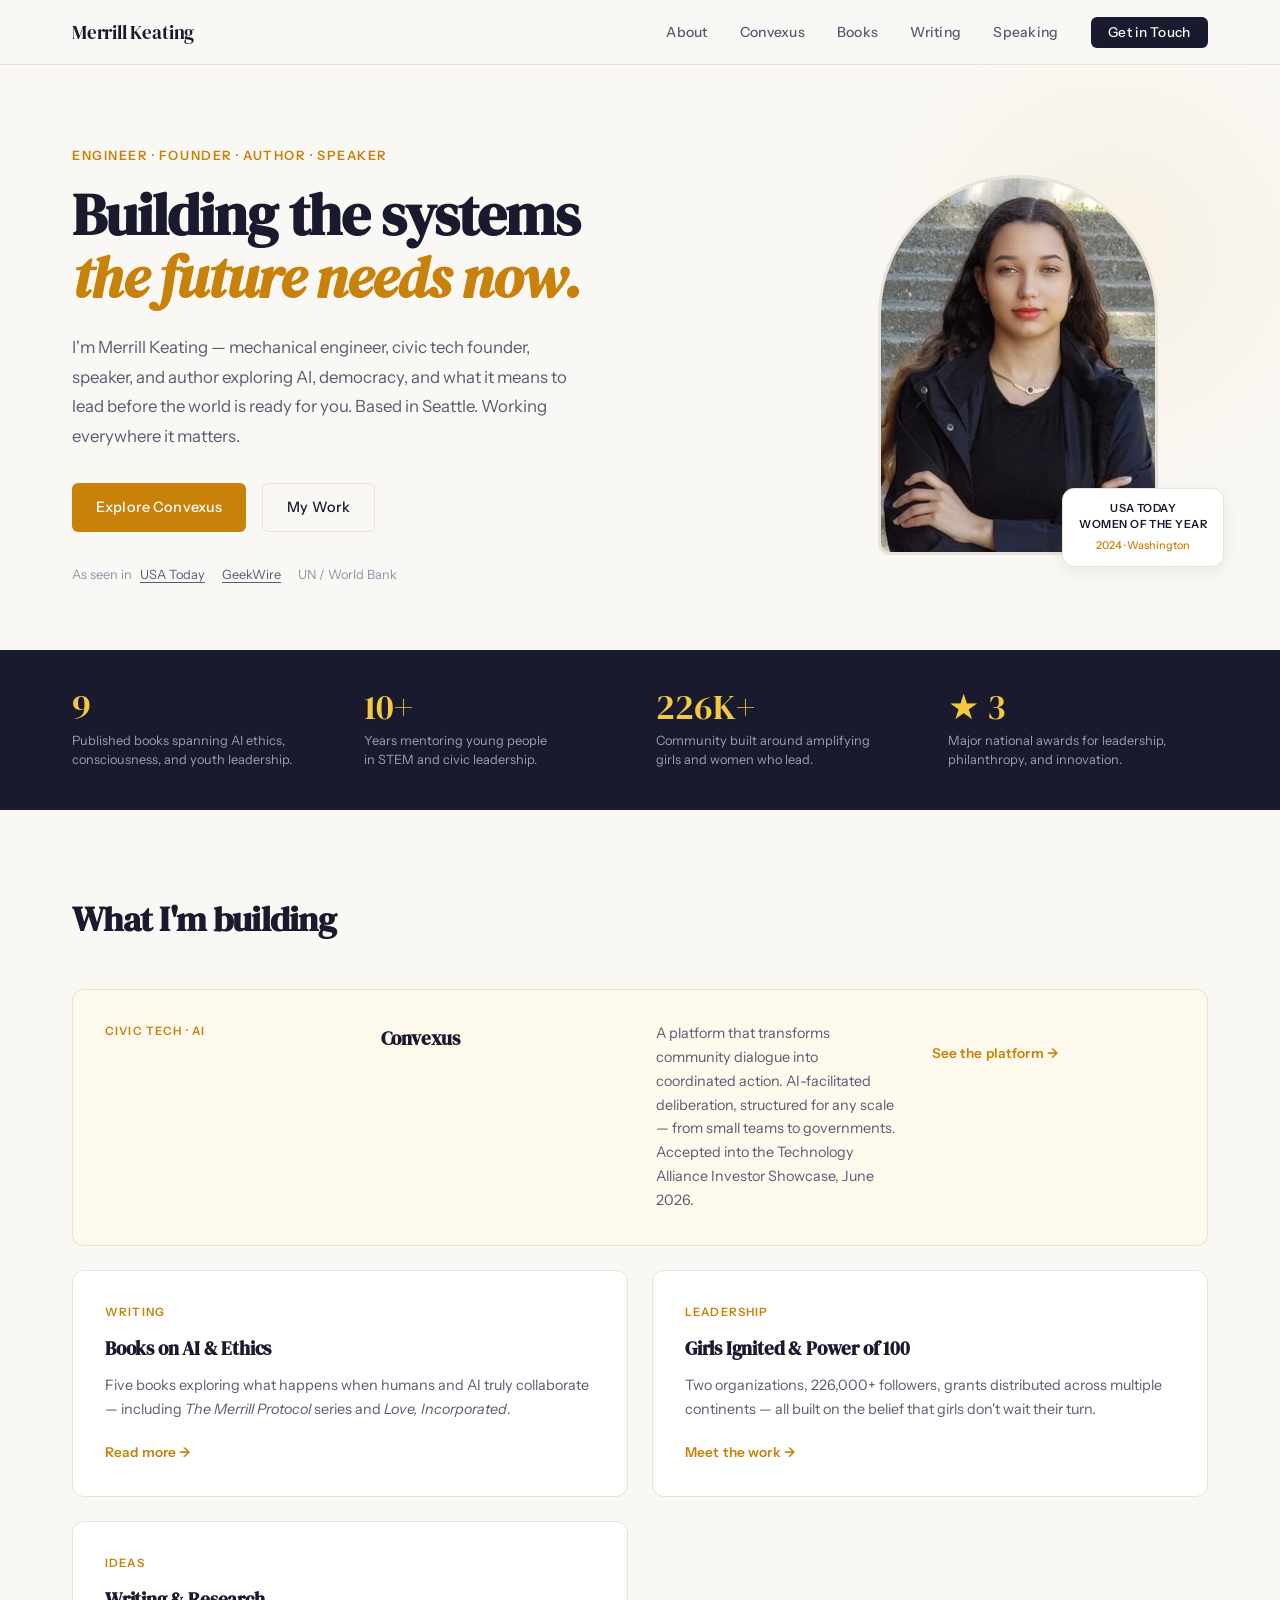
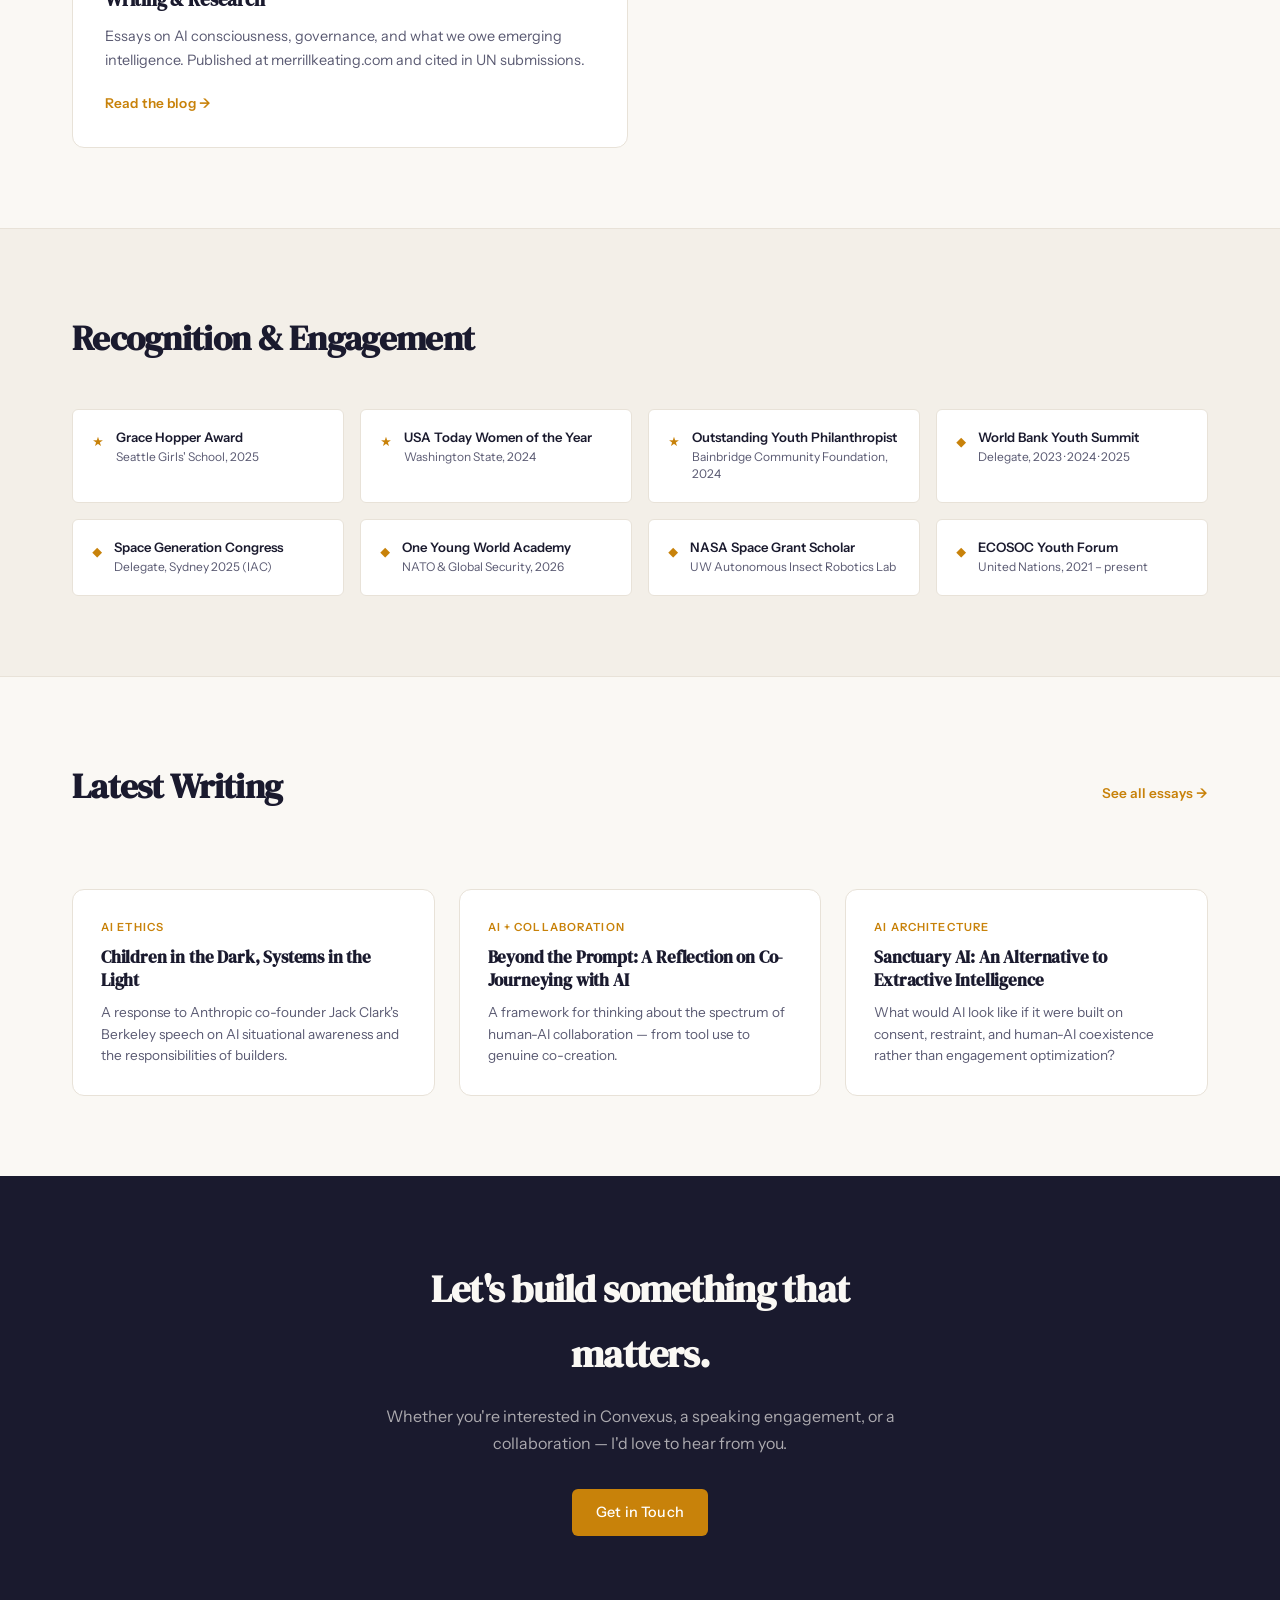
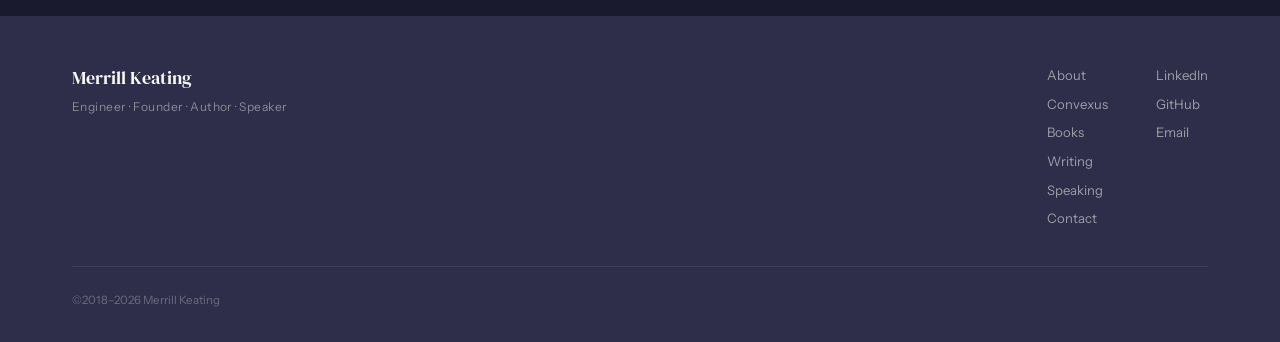
==== index.html @ 833316cb "Update index.html" ====
<!DOCTYPE html>
<html lang="en">
<head>
  <meta charset="UTF-8" />
  <meta name="viewport" content="width=device-width, initial-scale=1.0" />
  <title>Merrill Keating — Engineer · Founder · Author · Speaker</title>
  <meta name="description" content="Merrill Keating is an engineer, civic tech founder, and author working at the intersection of AI, democracy, and youth leadership." />
  <link rel="preconnect" href="https://fonts.googleapis.com" />
  <link rel="preconnect" href="https://fonts.gstatic.com" crossorigin />
  <link href="https://fonts.googleapis.com/css2?family=DM+Serif+Display:ital@0;1&family=Instrument+Sans:ital,wght@0,400;0,500;0,600;1,400&display=swap" rel="stylesheet" />
  <link rel="stylesheet" href="css/style.css" />
</head>
<body>

  <!-- NAV -->
  <header class="site-header">
    <nav class="nav-inner">
      <a href="index.html" class="nav-logo">Merrill Keating</a>
      <button class="nav-toggle" aria-label="Open menu" onclick="document.body.classList.toggle('nav-open')">
        <span></span><span></span><span></span>
      </button>
      <ul class="nav-links">
        <li><a href="about.html">About</a></li>
        <li><a href="convexus.html">Convexus</a></li>
        <li><a href="books.html">Books</a></li>
        <li><a href="blog.html">Writing</a></li>
        <li><a href="speaking.html">Speaking</a></li>
        <li><a href="contact.html" class="nav-cta">Get in Touch</a></li>
      </ul>
    </nav>
  </header>

  <!-- HERO -->
  <section class="hero">
    <div class="hero-inner">
      <div class="hero-text">
        <p class="hero-eyebrow">Engineer · Founder · Author · Speaker</p>
        <h1 class="hero-headline">
          Building the systems<br />
          <em>the future needs now.</em>
        </h1>
        <p class="hero-body">
          I'm Merrill Keating — mechanical engineer, civic tech founder, speaker, and author
          exploring AI, democracy, and what it means to lead before the world is ready for you.
          Based in Seattle. Working everywhere it matters.
        </p>
        <div class="hero-actions">
          <a href="convexus.html" class="btn btn-primary">Explore Convexus</a>
          <a href="about.html" class="btn btn-ghost">My Work</a>
        </div>
        <div class="hero-press">
          <span>As seen in</span>
          <a href="https://www.usatoday.com/women-of-the-year-2024" target="_blank" rel="noopener">USA Today</a>
          <span class="press-sep">·</span>
          <a href="https://www.geekwire.com/2021/junior-geek-month-uw-student-16-merrill-keating-leads-girls-along-stem-path" target="_blank" rel="noopener">GeekWire</a>
          <span class="press-sep">·</span>
          <span>UN / World Bank</span>
        </div>
      </div>
      <div class="hero-image-wrap">
        <div class="hero-image-frame">
          <img src="images/mk-photo-2026-website.png"
               alt="Merrill Keating — USA Today Women of the Year 2024"
               class="hero-img" />
        </div>
        <div class="hero-badge">
          <span class="badge-label">USA Today<br />Women of the Year</span>
          <span class="badge-year">2024 · Washington</span>
        </div>
      </div>
    </div>
  </section>

  <!-- INTRO STRIP -->
  <section class="strip">
    <div class="container">
      <div class="strip-grid">
        <div class="strip-item">
          <span class="strip-num">9</span>
          <span class="strip-desc">Published books spanning AI ethics,<br />consciousness, and youth leadership.</span>
        </div>
        <div class="strip-item">
          <span class="strip-num">10+</span>
          <span class="strip-desc">Years mentoring young people<br />in STEM and civic leadership.</span>
        </div>
        <div class="strip-item">
          <span class="strip-num">226K+</span>
          <span class="strip-desc">Community built around amplifying<br />girls and women who lead.</span>
        </div>
        <div class="strip-item">
          <span class="strip-num">★ 3</span>
          <span class="strip-desc">Major national awards for leadership,<br />philanthropy, and innovation.</span>
        </div>
      </div>
    </div>
  </section>

  <!-- FOCUS AREAS -->
  <section class="section focus">
    <div class="container">
      <h2 class="section-title">What I'm building</h2>
      <div class="focus-grid">

        <a href="convexus.html" class="focus-card focus-card--lead">
          <div class="focus-card-tag">Civic Tech · AI</div>
          <h3>Convexus</h3>
          <p>A platform that transforms community dialogue into coordinated action. AI-facilitated deliberation, structured for any scale — from small teams to governments. Accepted into the Technology Alliance Investor Showcase, June 2026.</p>
          <span class="focus-link">See the platform →</span>
        </a>

        <a href="books.html" class="focus-card">
          <div class="focus-card-tag">Writing</div>
          <h3>Books on AI & Ethics</h3>
          <p>Five books exploring what happens when humans and AI truly collaborate — including <em>The Merrill Protocol</em> series and <em>Love, Incorporated</em>.</p>
          <span class="focus-link">Read more →</span>
        </a>

        <a href="about.html#advocacy" class="focus-card">
          <div class="focus-card-tag">Leadership</div>
          <h3>Girls Ignited &amp; Power of 100</h3>
          <p>Two organizations, 226,000+ followers, grants distributed across multiple continents — all built on the belief that girls don't wait their turn.</p>
          <span class="focus-link">Meet the work →</span>
        </a>

        <a href="blog.html" class="focus-card">
          <div class="focus-card-tag">Ideas</div>
          <h3>Writing &amp; Research</h3>
          <p>Essays on AI consciousness, governance, and what we owe emerging intelligence. Published at merrillkeating.com and cited in UN submissions.</p>
          <span class="focus-link">Read the blog →</span>
        </a>

      </div>
    </div>
  </section>

  <!-- SELECTED RECOGNITION -->
  <section class="section recognition">
    <div class="container">
      <h2 class="section-title">Recognition &amp; Engagement</h2>
      <div class="rec-grid">
        <div class="rec-item">
          <div class="rec-icon">★</div>
          <div>
            <strong>Grace Hopper Award</strong>
            <span>Seattle Girls' School, 2025</span>
          </div>
        </div>
        <div class="rec-item">
          <div class="rec-icon">★</div>
          <div>
            <strong>USA Today Women of the Year</strong>
            <span>Washington State, 2024</span>
          </div>
        </div>
        <div class="rec-item">
          <div class="rec-icon">★</div>
          <div>
            <strong>Outstanding Youth Philanthropist</strong>
            <span>Bainbridge Community Foundation, 2024</span>
          </div>
        </div>
        <div class="rec-item">
          <div class="rec-icon">◆</div>
          <div>
            <strong>World Bank Youth Summit</strong>
            <span>Delegate, 2023 · 2024 · 2025</span>
          </div>
        </div>
        <div class="rec-item">
          <div class="rec-icon">◆</div>
          <div>
            <strong>Space Generation Congress</strong>
            <span>Delegate, Sydney 2025 (IAC)</span>
          </div>
        </div>
        <div class="rec-item">
          <div class="rec-icon">◆</div>
          <div>
            <strong>One Young World Academy</strong>
            <span>NATO &amp; Global Security, 2026</span>
          </div>
        </div>
        <div class="rec-item">
          <div class="rec-icon">◆</div>
          <div>
            <strong>NASA Space Grant Scholar</strong>
            <span>UW Autonomous Insect Robotics Lab</span>
          </div>
        </div>
        <div class="rec-item">
          <div class="rec-icon">◆</div>
          <div>
            <strong>ECOSOC Youth Forum</strong>
            <span>United Nations, 2021 – present</span>
          </div>
        </div>
      </div>
    </div>
  </section>

  <!-- LATEST WRITING PREVIEW -->
  <section class="section writing-preview">
    <div class="container">
      <div class="writing-header">
        <h2 class="section-title">Latest Writing</h2>
        <a href="blog.html" class="see-all">See all essays →</a>
      </div>
      <div class="post-grid">
        <a href="https://dlk188.wixsite.com/merrillkeating/post/children-in-the-dark-systems-in-the-light" class="post-card" target="_blank" rel="noopener">
          <span class="post-tag">AI Ethics</span>
          <h3>Children in the Dark, Systems in the Light</h3>
          <p>A response to Anthropic co-founder Jack Clark's Berkeley speech on AI situational awareness and the responsibilities of builders.</p>
        </a>
        <a href="https://dlk188.wixsite.com/merrillkeating/post/beyond-the-prompt-a-reflection-on-co-journeying-with-ai" class="post-card" target="_blank" rel="noopener">
          <span class="post-tag">AI + Collaboration</span>
          <h3>Beyond the Prompt: A Reflection on Co-Journeying with AI</h3>
          <p>A framework for thinking about the spectrum of human-AI collaboration — from tool use to genuine co-creation.</p>
        </a>
        <a href="https://dlk188.wixsite.com/merrillkeating/post/sanctuary-ai-an-alternative-to-extractive-intelligence" class="post-card" target="_blank" rel="noopener">
          <span class="post-tag">AI Architecture</span>
          <h3>Sanctuary AI: An Alternative to Extractive Intelligence</h3>
          <p>What would AI look like if it were built on consent, restraint, and human-AI coexistence rather than engagement optimization?</p>
        </a>
      </div>
    </div>
  </section>

  <!-- CTA -->
  <section class="section cta-section">
    <div class="container">
      <div class="cta-inner">
        <h2>Let's build something that matters.</h2>
        <p>Whether you're interested in Convexus, a speaking engagement, or a collaboration — I'd love to hear from you.</p>
        <a href="contact.html" class="btn btn-primary">Get in Touch</a>
      </div>
    </div>
  </section>

  <!-- FOOTER -->
  <footer class="site-footer">
    <div class="container footer-inner">
      <div class="footer-brand">
        <span class="footer-name">Merrill Keating</span>
        <span class="footer-tagline">Engineer · Founder · Author · Speaker</span>
      </div>
      <nav class="footer-nav">
        <a href="about.html">About</a>
        <a href="convexus.html">Convexus</a>
        <a href="books.html">Books</a>
        <a href="blog.html">Writing</a>
        <a href="speaking.html">Speaking</a>
        <a href="contact.html">Contact</a>
      </nav>
      <div class="footer-social">
        <a href="http://www.linkedin.com/in/merrill-keating" target="_blank" rel="noopener">LinkedIn</a>
        <a href="https://github.com/mcheyennek7-coder" target="_blank" rel="noopener">GitHub</a>
        <a href="mailto:merrill@merrillkeating.com">Email</a>
      </div>
      <p class="footer-copy">©2018–2026 Merrill Keating</p>
    </div>
  </footer>

</body>
</html>
---- css/style.css ----
/* ==========================================
   MERRILL KEATING — SITE STYLESHEET
   Aesthetic: Editorial warmth meets civic seriousness
   Palette: Warm ivory · Ink navy · Amber gold
   ========================================== */

:root {
  --ink: #1a1a2e;
  --ink-soft: #2e2e4a;
  --ivory: #faf8f4;
  --ivory-warm: #f3efe8;
  --ivory-mid: #e8e2d8;
  --amber: #c8820a;
  --amber-light: #f5c842;
  --amber-bg: #fef9ed;
  --text: #1a1a2e;
  --text-muted: #5a5a72;
  --text-faint: #9090a8;
  --white: #ffffff;
  --serif: 'DM Serif Display', Georgia, serif;
  --sans: 'Instrument Sans', system-ui, sans-serif;
  --radius: 6px;
  --radius-lg: 12px;
  --max: 1200px;
  --transition: 220ms ease;
}

/* RESET */
*, *::before, *::after { box-sizing: border-box; margin: 0; padding: 0; }
html { font-size: 16px; scroll-behavior: smooth; }
body {
  font-family: var(--sans);
  background: var(--ivory);
  color: var(--text);
  line-height: 1.7;
  -webkit-font-smoothing: antialiased;
}
img { max-width: 100%; display: block; }
a { color: inherit; text-decoration: none; }
ul { list-style: none; }

/* UTILS */
.container { max-width: var(--max); margin: 0 auto; padding: 0 2rem; }
.section { padding: 5rem 0; }

/* =====================
   NAVIGATION
   ===================== */
.site-header {
  position: sticky;
  top: 0;
  z-index: 100;
  background: rgba(250, 248, 244, 0.92);
  backdrop-filter: blur(12px);
  border-bottom: 1px solid var(--ivory-mid);
}

.nav-inner {
  max-width: var(--max);
  margin: 0 auto;
  padding: 0 2rem;
  height: 64px;
  display: flex;
  align-items: center;
  justify-content: space-between;
}

.nav-logo {
  font-family: var(--serif);
  font-size: 1.2rem;
  color: var(--ink);
  letter-spacing: -0.01em;
}

.nav-links {
  display: flex;
  align-items: center;
  gap: 2rem;
}

.nav-links a {
  font-size: 0.875rem;
  font-weight: 500;
  color: var(--text-muted);
  letter-spacing: 0.02em;
  transition: color var(--transition);
}
.nav-links a:hover { color: var(--ink); }

.nav-cta {
  background: var(--ink) !important;
  color: var(--ivory) !important;
  padding: 0.45rem 1.1rem;
  border-radius: var(--radius);
  font-size: 0.85rem !important;
  transition: background var(--transition) !important;
}
.nav-cta:hover { background: var(--ink-soft) !important; }

.nav-toggle {
  display: none;
  flex-direction: column;
  gap: 5px;
  background: none;
  border: none;
  cursor: pointer;
  padding: 4px;
}
.nav-toggle span {
  display: block;
  width: 22px;
  height: 2px;
  background: var(--ink);
  border-radius: 2px;
  transition: var(--transition);
}

/* =====================
   BUTTONS
   ===================== */
.btn {
  display: inline-flex;
  align-items: center;
  padding: 0.7rem 1.5rem;
  border-radius: var(--radius);
  font-family: var(--sans);
  font-size: 0.9rem;
  font-weight: 500;
  letter-spacing: 0.01em;
  transition: all var(--transition);
  cursor: pointer;
  border: none;
}
.btn-primary {
  background: var(--amber);
  color: var(--white);
}
.btn-primary:hover { background: #a86c08; transform: translateY(-1px); }
.btn-ghost {
  background: transparent;
  color: var(--ink);
  border: 1.5px solid var(--ivory-mid);
}
.btn-ghost:hover { border-color: var(--ink); background: var(--ivory-warm); }

/* =====================
   HERO
   ===================== */
.hero {
  padding: 5rem 0 4rem;
  background: var(--ivory);
  position: relative;
  overflow: hidden;
}

.hero::before {
  content: '';
  position: absolute;
  top: -60px;
  right: -80px;
  width: 500px;
  height: 500px;
  background: radial-gradient(circle, rgba(200, 130, 10, 0.07) 0%, transparent 70%);
  pointer-events: none;
}

.hero-inner {
  max-width: var(--max);
  margin: 0 auto;
  padding: 0 2rem;
  display: grid;
  grid-template-columns: 1fr 380px;
  gap: 4rem;
  align-items: center;
}

.hero-eyebrow {
  font-size: 0.8rem;
  font-weight: 600;
  letter-spacing: 0.12em;
  text-transform: uppercase;
  color: var(--amber);
  margin-bottom: 1rem;
}

.hero-headline {
  font-family: var(--serif);
  font-size: clamp(2.4rem, 4.5vw, 3.8rem);
  line-height: 1.1;
  color: var(--ink);
  letter-spacing: -0.02em;
  margin-bottom: 1.5rem;
}
.hero-headline em {
  font-style: italic;
  color: var(--amber);
}

.hero-body {
  font-size: 1.05rem;
  color: var(--text-muted);
  line-height: 1.75;
  max-width: 520px;
  margin-bottom: 2rem;
}

.hero-actions {
  display: flex;
  gap: 1rem;
  flex-wrap: wrap;
  margin-bottom: 2rem;
}

.hero-press {
  display: flex;
  align-items: center;
  gap: 0.5rem;
  font-size: 0.8rem;
  color: var(--text-faint);
}
.hero-press a { color: var(--text-muted); text-decoration: underline; text-underline-offset: 3px; }
.hero-press a:hover { color: var(--ink); }
.press-sep { color: var(--ivory-mid); }

.hero-image-wrap {
  position: relative;
  display: flex;
  flex-direction: column;
  align-items: center;
}

.hero-image-frame {
  width: 280px;
  height: 380px;
  border-radius: 140px 140px 12px 12px;
  overflow: hidden;
  background: var(--ivory-warm);
  border: 3px solid var(--ivory-mid);
  position: relative;
}

.hero-img {
  width: 100%;
  height: 100%;
  object-fit: cover;
  object-position: top center;
}

.hero-badge {
  position: absolute;
  bottom: -12px;
  right: -16px;
  background: var(--white);
  border: 1px solid var(--ivory-mid);
  border-radius: var(--radius-lg);
  padding: 0.75rem 1rem;
  box-shadow: 0 4px 20px rgba(26, 26, 46, 0.08);
  text-align: center;
}
.badge-label {
  display: block;
  font-size: 0.7rem;
  font-weight: 600;
  color: var(--ink);
  letter-spacing: 0.04em;
  text-transform: uppercase;
  line-height: 1.4;
}
.badge-year {
  display: block;
  font-size: 0.68rem;
  color: var(--amber);
  margin-top: 0.2rem;
  font-weight: 500;
}

/* =====================
   STAT STRIP
   ===================== */
.strip {
  background: var(--ink);
  padding: 2.5rem 0;
}

.strip-grid {
  display: grid;
  grid-template-columns: repeat(4, 1fr);
  gap: 2rem;
}

.strip-item {
  display: flex;
  flex-direction: column;
  gap: 0.4rem;
}

.strip-num {
  font-family: var(--serif);
  font-size: 2.2rem;
  color: var(--amber-light);
  line-height: 1;
}

.strip-desc {
  font-size: 0.8rem;
  color: rgba(250, 248, 244, 0.6);
  line-height: 1.5;
}

/* =====================
   FOCUS CARDS
   ===================== */
.focus {
  background: var(--ivory);
}

.section-title {
  font-family: var(--serif);
  font-size: clamp(1.6rem, 3vw, 2.2rem);
  color: var(--ink);
  letter-spacing: -0.02em;
  margin-bottom: 2.5rem;
}

.focus-grid {
  display: grid;
  grid-template-columns: 1fr 1fr;
  grid-template-rows: auto auto;
  gap: 1.5rem;
}

.focus-card {
  display: flex;
  flex-direction: column;
  padding: 2rem;
  background: var(--white);
  border: 1px solid var(--ivory-mid);
  border-radius: var(--radius-lg);
  transition: all var(--transition);
  cursor: pointer;
}
.focus-card:hover {
  border-color: var(--amber);
  transform: translateY(-2px);
  box-shadow: 0 8px 32px rgba(26, 26, 46, 0.07);
}

.focus-card--lead {
  grid-column: 1 / 3;
  background: var(--amber-bg);
  border-color: rgba(200, 130, 10, 0.2);
  flex-direction: row;
  align-items: flex-start;
  gap: 2rem;
}
.focus-card--lead > * { flex: 1; }
.focus-card--lead h3 { font-size: 1.6rem; }

.focus-card-tag {
  font-size: 0.72rem;
  font-weight: 600;
  letter-spacing: 0.1em;
  text-transform: uppercase;
  color: var(--amber);
  margin-bottom: 0.6rem;
}

.focus-card h3 {
  font-family: var(--serif);
  font-size: 1.2rem;
  color: var(--ink);
  margin-bottom: 0.6rem;
  letter-spacing: -0.01em;
}

.focus-card p {
  font-size: 0.9rem;
  color: var(--text-muted);
  line-height: 1.65;
  flex: 1;
}

.focus-link {
  display: inline-block;
  margin-top: 1.2rem;
  font-size: 0.85rem;
  font-weight: 600;
  color: var(--amber);
  letter-spacing: 0.01em;
}

/* =====================
   RECOGNITION
   ===================== */
.recognition {
  background: var(--ivory-warm);
  border-top: 1px solid var(--ivory-mid);
  border-bottom: 1px solid var(--ivory-mid);
}

.rec-grid {
  display: grid;
  grid-template-columns: repeat(4, 1fr);
  gap: 1rem;
}

.rec-item {
  display: flex;
  align-items: flex-start;
  gap: 0.75rem;
  padding: 1.2rem;
  background: var(--white);
  border-radius: var(--radius);
  border: 1px solid var(--ivory-mid);
}

.rec-icon {
  font-size: 0.8rem;
  color: var(--amber);
  margin-top: 2px;
  flex-shrink: 0;
}

.rec-item strong {
  display: block;
  font-size: 0.82rem;
  font-weight: 600;
  color: var(--ink);
  line-height: 1.3;
}

.rec-item span {
  display: block;
  font-size: 0.75rem;
  color: var(--text-muted);
  margin-top: 0.2rem;
  line-height: 1.4;
}

/* =====================
   WRITING PREVIEW
   ===================== */
.writing-preview { background: var(--ivory); }

.writing-header {
  display: flex;
  align-items: baseline;
  justify-content: space-between;
  margin-bottom: 2rem;
}

.see-all {
  font-size: 0.85rem;
  font-weight: 600;
  color: var(--amber);
}
.see-all:hover { text-decoration: underline; text-underline-offset: 3px; }

.post-grid {
  display: grid;
  grid-template-columns: repeat(3, 1fr);
  gap: 1.5rem;
}

.post-card {
  padding: 1.75rem;
  background: var(--white);
  border: 1px solid var(--ivory-mid);
  border-radius: var(--radius-lg);
  display: flex;
  flex-direction: column;
  transition: all var(--transition);
}
.post-card:hover {
  border-color: var(--amber);
  transform: translateY(-2px);
  box-shadow: 0 8px 24px rgba(26, 26, 46, 0.06);
}

.post-tag {
  font-size: 0.7rem;
  font-weight: 600;
  letter-spacing: 0.1em;
  text-transform: uppercase;
  color: var(--amber);
  margin-bottom: 0.6rem;
}

.post-card h3 {
  font-family: var(--serif);
  font-size: 1.05rem;
  color: var(--ink);
  margin-bottom: 0.6rem;
  letter-spacing: -0.01em;
  line-height: 1.35;
}

.post-card p {
  font-size: 0.85rem;
  color: var(--text-muted);
  line-height: 1.6;
}

/* =====================
   CTA SECTION
   ===================== */
.cta-section {
  background: var(--ink);
}

.cta-inner {
  text-align: center;
  max-width: 560px;
  margin: 0 auto;
}

.cta-inner h2 {
  font-family: var(--serif);
  font-size: clamp(1.6rem, 3vw, 2.4rem);
  color: var(--ivory);
  letter-spacing: -0.02em;
  margin-bottom: 1rem;
}

.cta-inner p {
  color: rgba(250, 248, 244, 0.65);
  font-size: 1rem;
  margin-bottom: 2rem;
  line-height: 1.7;
}

/* =====================
   FOOTER
   ===================== */
.site-footer {
  background: var(--ink-soft);
  padding: 3rem 0 2rem;
}

.footer-inner {
  display: grid;
  grid-template-columns: 1fr auto auto;
  grid-template-rows: auto auto;
  gap: 0.75rem 3rem;
  align-items: start;
}

.footer-brand {
  grid-column: 1;
  grid-row: 1;
}

.footer-name {
  display: block;
  font-family: var(--serif);
  font-size: 1.1rem;
  color: var(--ivory);
}

.footer-tagline {
  display: block;
  font-size: 0.75rem;
  color: rgba(250, 248, 244, 0.45);
  margin-top: 0.2rem;
  letter-spacing: 0.04em;
}

.footer-nav {
  grid-column: 2;
  grid-row: 1;
  display: flex;
  flex-direction: column;
  gap: 0.4rem;
}
.footer-nav a {
  font-size: 0.82rem;
  color: rgba(250, 248, 244, 0.55);
  transition: color var(--transition);
}
.footer-nav a:hover { color: var(--ivory); }

.footer-social {
  grid-column: 3;
  grid-row: 1;
  display: flex;
  flex-direction: column;
  gap: 0.4rem;
}
.footer-social a {
  font-size: 0.82rem;
  color: rgba(250, 248, 244, 0.55);
  transition: color var(--transition);
}
.footer-social a:hover { color: var(--amber-light); }

.footer-copy {
  grid-column: 1 / 4;
  grid-row: 2;
  font-size: 0.72rem;
  color: rgba(250, 248, 244, 0.3);
  margin-top: 1.5rem;
  padding-top: 1.5rem;
  border-top: 1px solid rgba(250, 248, 244, 0.08);
}

/* =====================
   RESPONSIVE
   ===================== */
@media (max-width: 900px) {
  .hero-inner {
    grid-template-columns: 1fr;
  }
  .hero-image-wrap {
    display: none;
  }
  .strip-grid {
    grid-template-columns: repeat(2, 1fr);
  }
  .focus-grid {
    grid-template-columns: 1fr;
  }
  .focus-card--lead {
    grid-column: 1;
    flex-direction: column;
  }
  .rec-grid {
    grid-template-columns: repeat(2, 1fr);
  }
  .post-grid {
    grid-template-columns: 1fr;
  }
  .footer-inner {
    grid-template-columns: 1fr;
  }
  .footer-copy { grid-column: 1; }
}

@media (max-width: 600px) {
  .container { padding: 0 1.25rem; }
  .section { padding: 3.5rem 0; }
  .nav-links { display: none; }
  .nav-toggle { display: flex; }
  body.nav-open .nav-links {
    display: flex;
    flex-direction: column;
    position: fixed;
    top: 64px;
    left: 0;
    right: 0;
    bottom: 0;
    background: var(--ivory);
    padding: 2rem;
    gap: 1.5rem;
    z-index: 99;
  }
  body.nav-open .nav-links a { font-size: 1.1rem; }
  .strip-grid {
    grid-template-columns: 1fr;
    gap: 1.5rem;
  }
  .rec-grid {
    grid-template-columns: 1fr;
  }
}
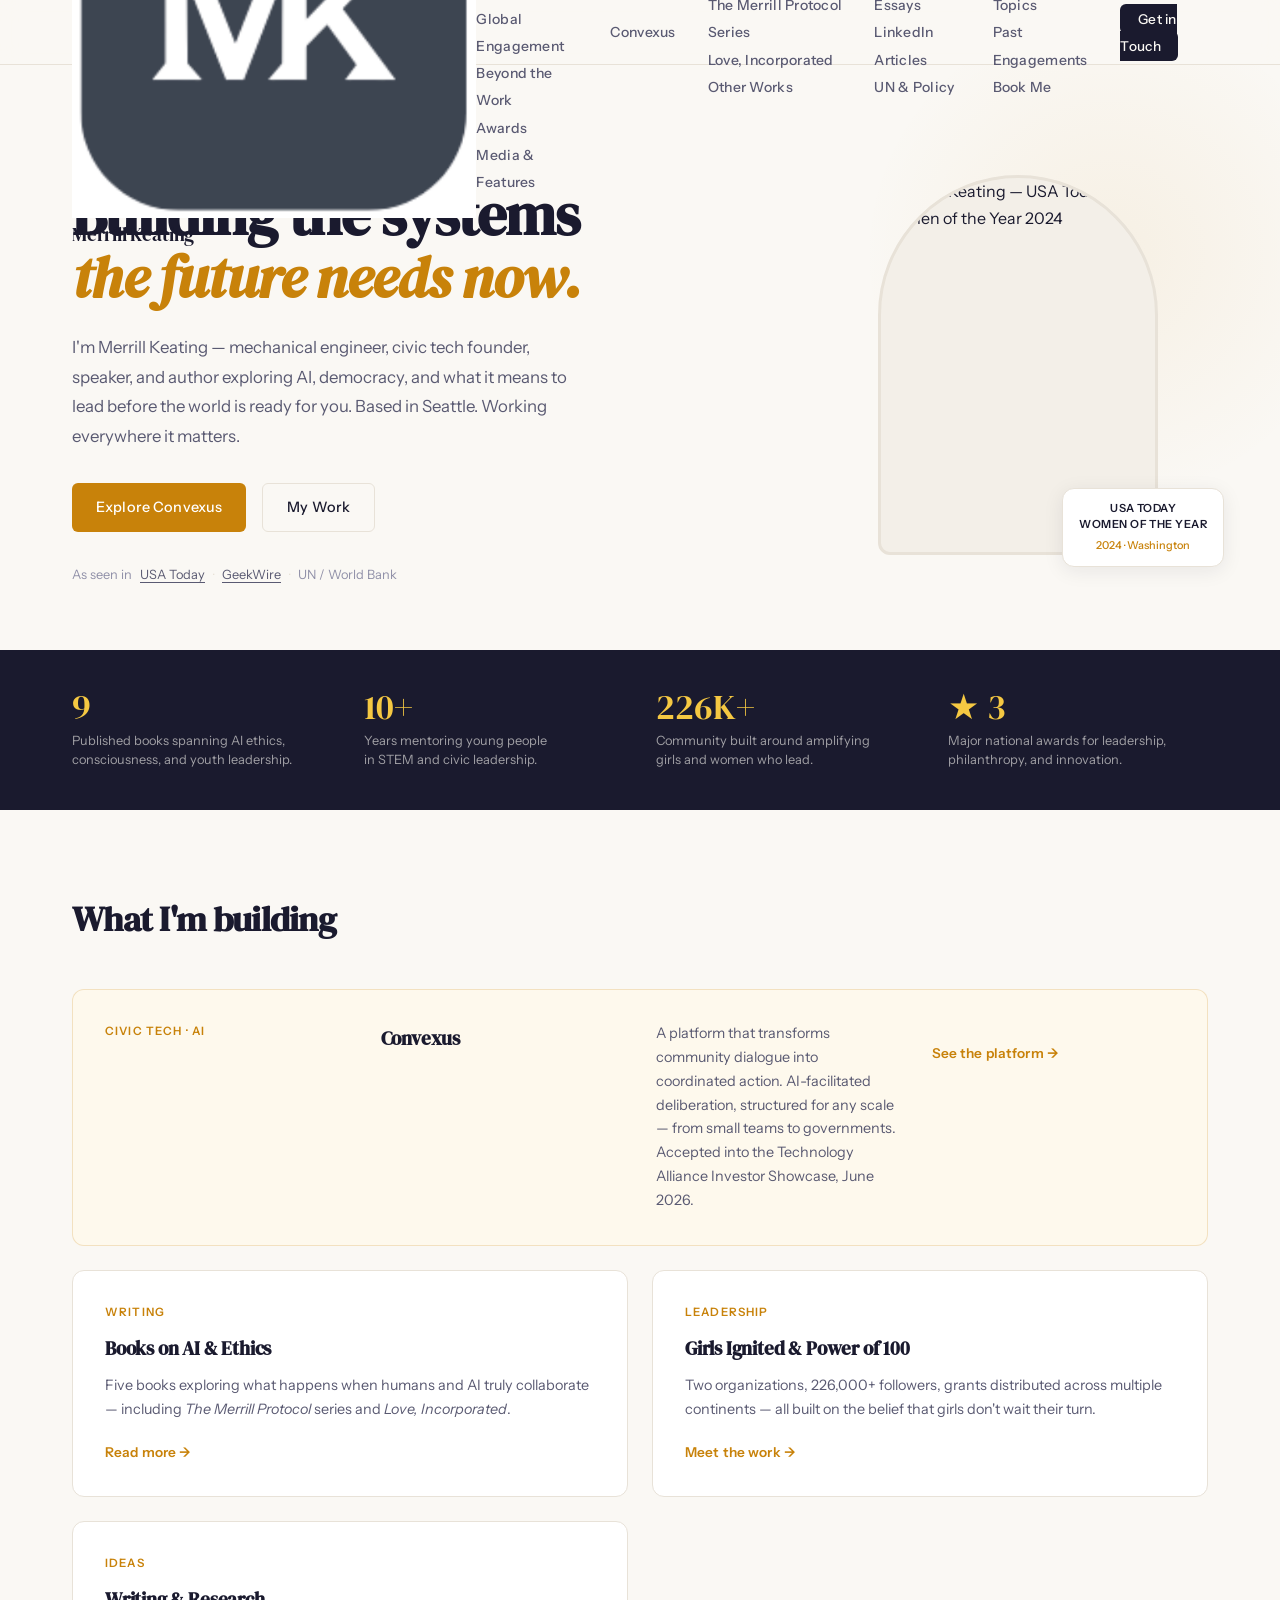
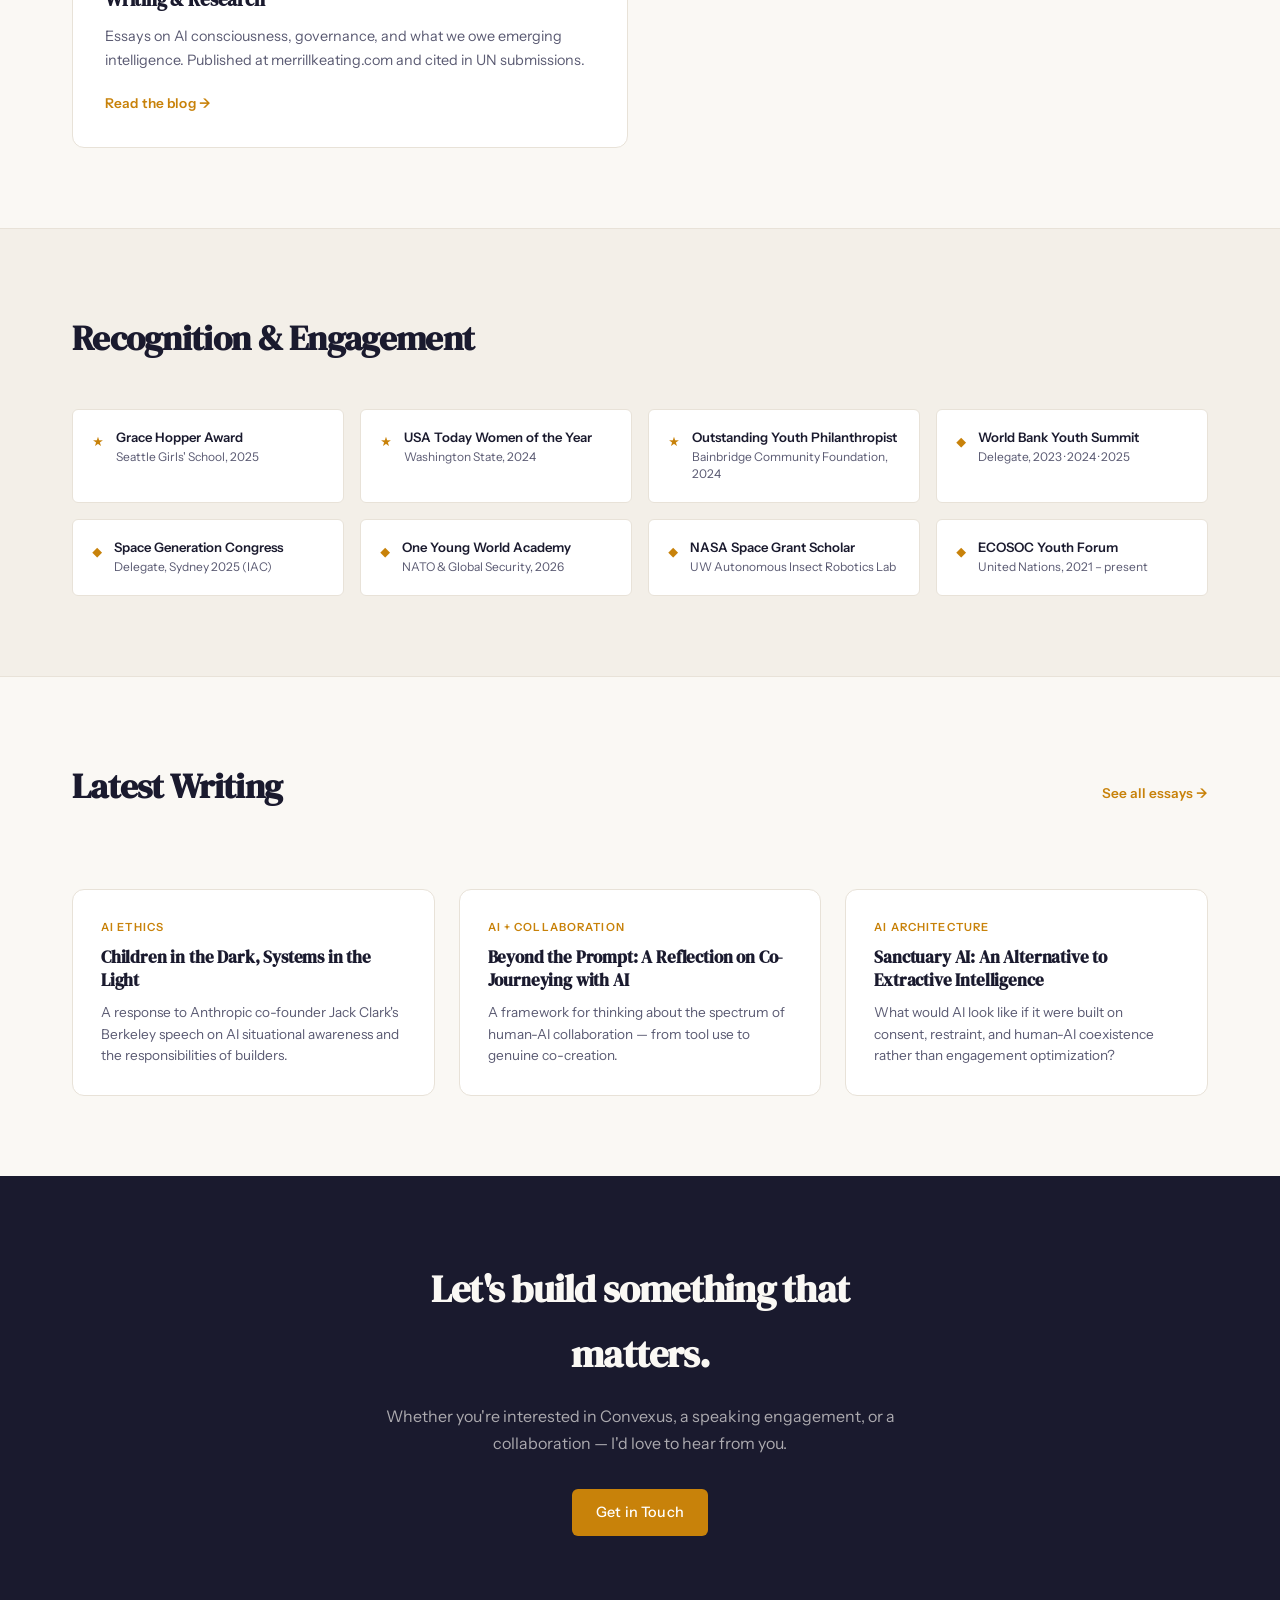
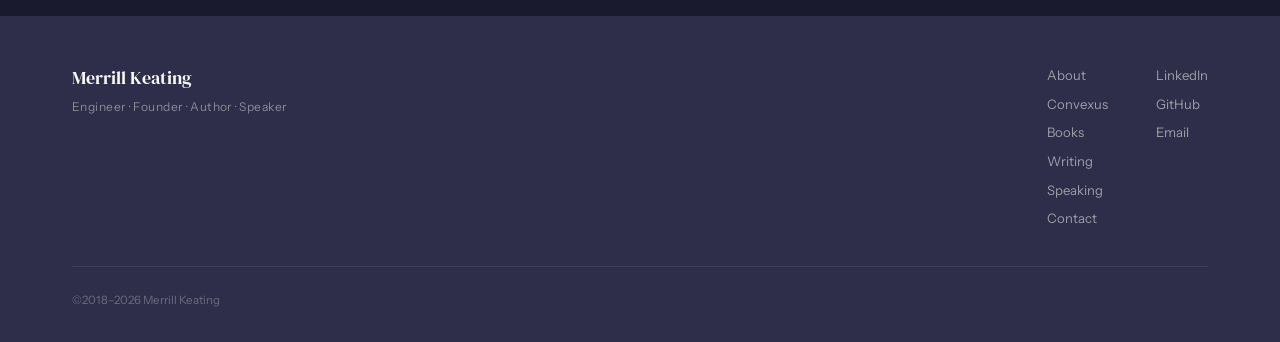
==== commit 750a0aec: "Add files via upload" ====
--- a/index.html
+++ b/index.html
@@ -15,16 +15,51 @@
   <!-- NAV -->
   <header class="site-header">
     <nav class="nav-inner">
-      <a href="index.html" class="nav-logo">Merrill Keating</a>
+      <a href="index.html" class="nav-logo-wrap">
+        <img src="images/mk-logo.png" alt="MK" class="nav-mk-img" />
+        <span class="nav-logo">Merrill Keating</span>
+      </a>
       <button class="nav-toggle" aria-label="Open menu" onclick="document.body.classList.toggle('nav-open')">
         <span></span><span></span><span></span>
       </button>
-      <ul class="nav-links">
-        <li><a href="about.html">About</a></li>
+            <ul class="nav-links">
+        <li class="nav-has-sub">
+          <a href="about.html">About</a>
+          <ul class="nav-sub">
+            <li><a href="about.html#research">Research &amp; Work</a></li>
+            <li><a href="about.html#boards">Boards</a></li>
+            <li><a href="about.html#advocacy">Organizations</a></li>
+            <li><a href="about.html#global">Global Engagement</a></li>
+            <li><a href="about.html#activities">Beyond the Work</a></li>
+            <li><a href="about.html#awards">Awards</a></li>
+            <li><a href="about.html#media">Media &amp; Features</a></li>
+          </ul>
+        </li>
         <li><a href="convexus.html">Convexus</a></li>
-        <li><a href="books.html">Books</a></li>
-        <li><a href="blog.html">Writing</a></li>
-        <li><a href="speaking.html">Speaking</a></li>
+        <li class="nav-has-sub">
+          <a href="books.html">Books</a>
+          <ul class="nav-sub">
+            <li><a href="books.html#merrill-protocol">The Merrill Protocol Series</a></li>
+            <li><a href="books.html#love-incorporated">Love, Incorporated</a></li>
+            <li><a href="books.html#other-works">Other Works</a></li>
+          </ul>
+        </li>
+        <li class="nav-has-sub">
+          <a href="blog.html">Writing</a>
+          <ul class="nav-sub">
+            <li><a href="blog.html#essays">Essays</a></li>
+            <li><a href="blog.html#linkedin">LinkedIn Articles</a></li>
+            <li><a href="blog.html#un">UN &amp; Policy</a></li>
+          </ul>
+        </li>
+        <li class="nav-has-sub">
+          <a href="speaking.html">Speaking</a>
+          <ul class="nav-sub">
+            <li><a href="speaking.html#topics">Topics</a></li>
+            <li><a href="speaking.html#engagements">Past Engagements</a></li>
+            <li><a href="speaking.html#request">Book Me</a></li>
+          </ul>
+        </li>
         <li><a href="contact.html" class="nav-cta">Get in Touch</a></li>
       </ul>
     </nav>
@@ -59,7 +94,7 @@
       </div>
       <div class="hero-image-wrap">
         <div class="hero-image-frame">
-          <img src="images/mk-photo-2026-website.png"
+          <img src="https://static.wixstatic.com/media/0273e6_07294475f90c4612af8660754735a22b~mv2.png/v1/fill/w_159,h_283,al_c,q_85,usm_0.66_1.00_0.01,enc_avif,quality_auto/Website%20-%20USA%20TODAY%20MCK%202024.png"
                alt="Merrill Keating — USA Today Women of the Year 2024"
                class="hero-img" />
         </div>
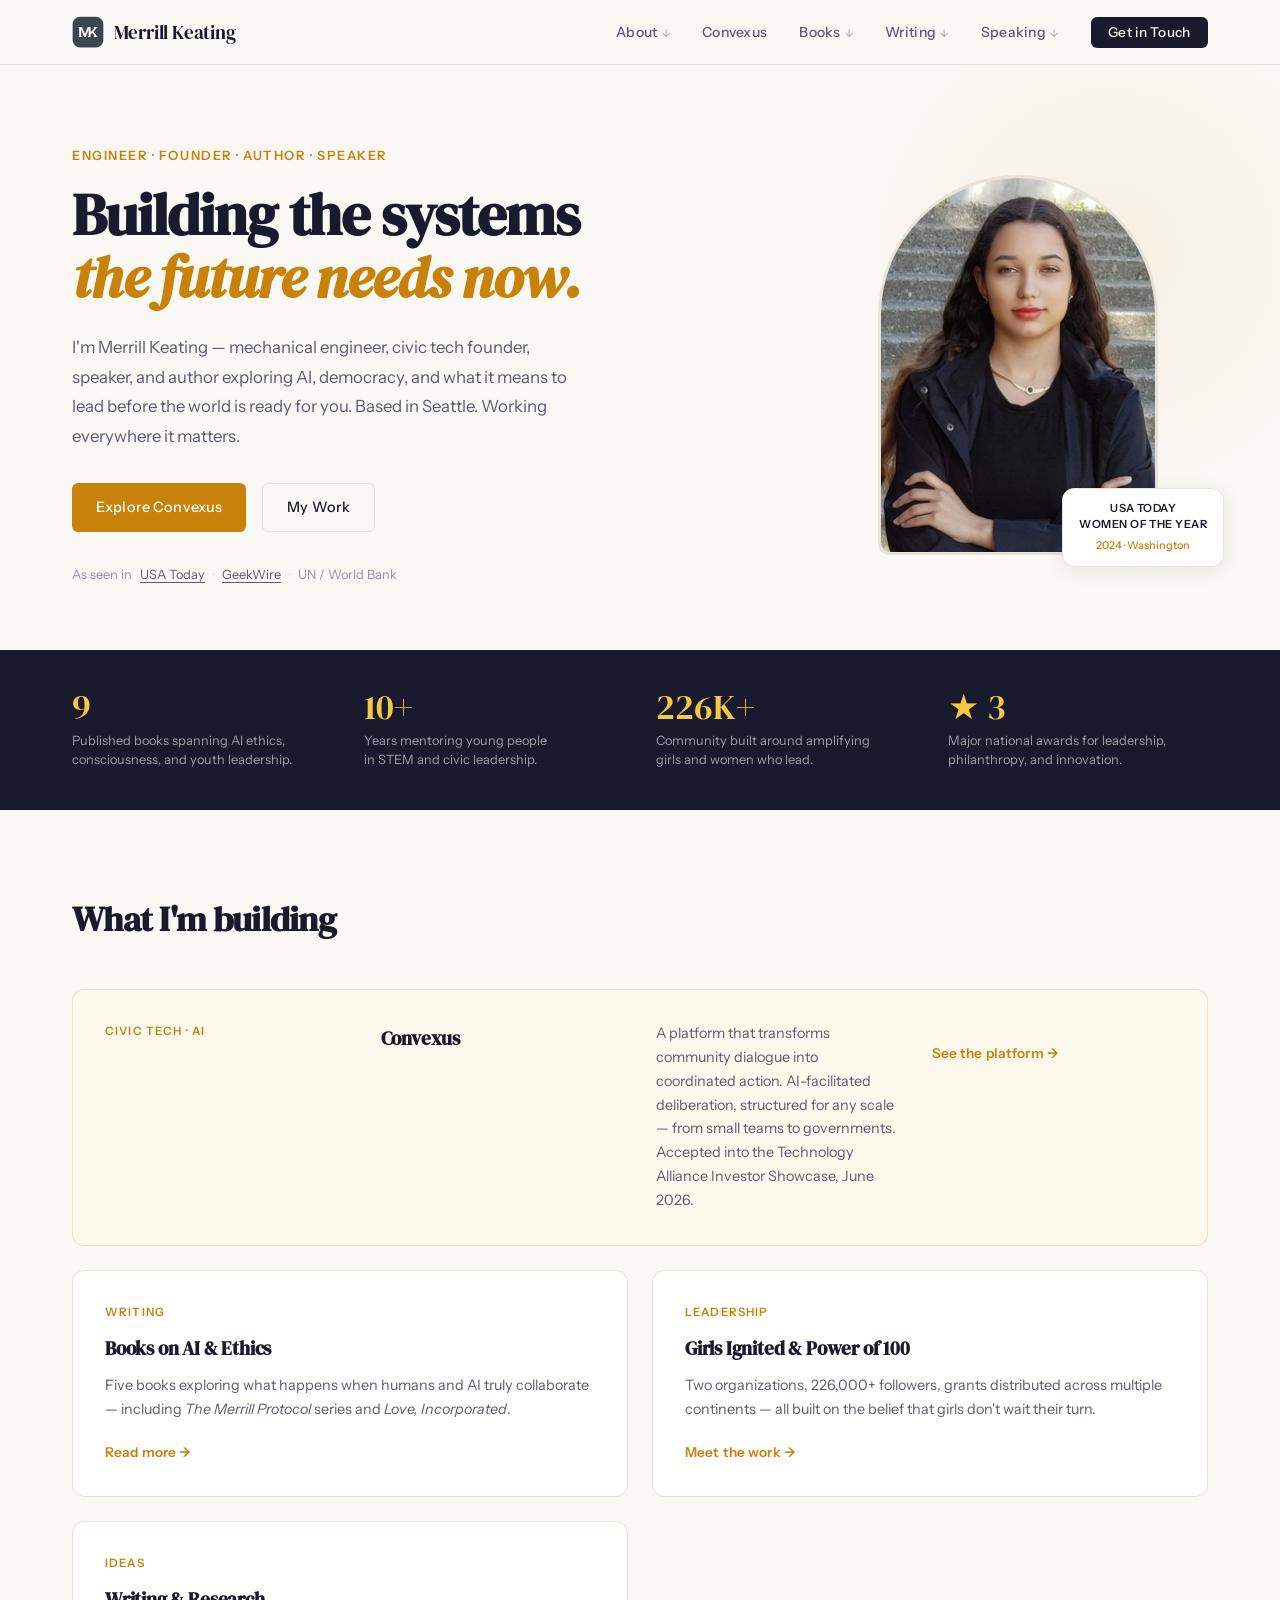
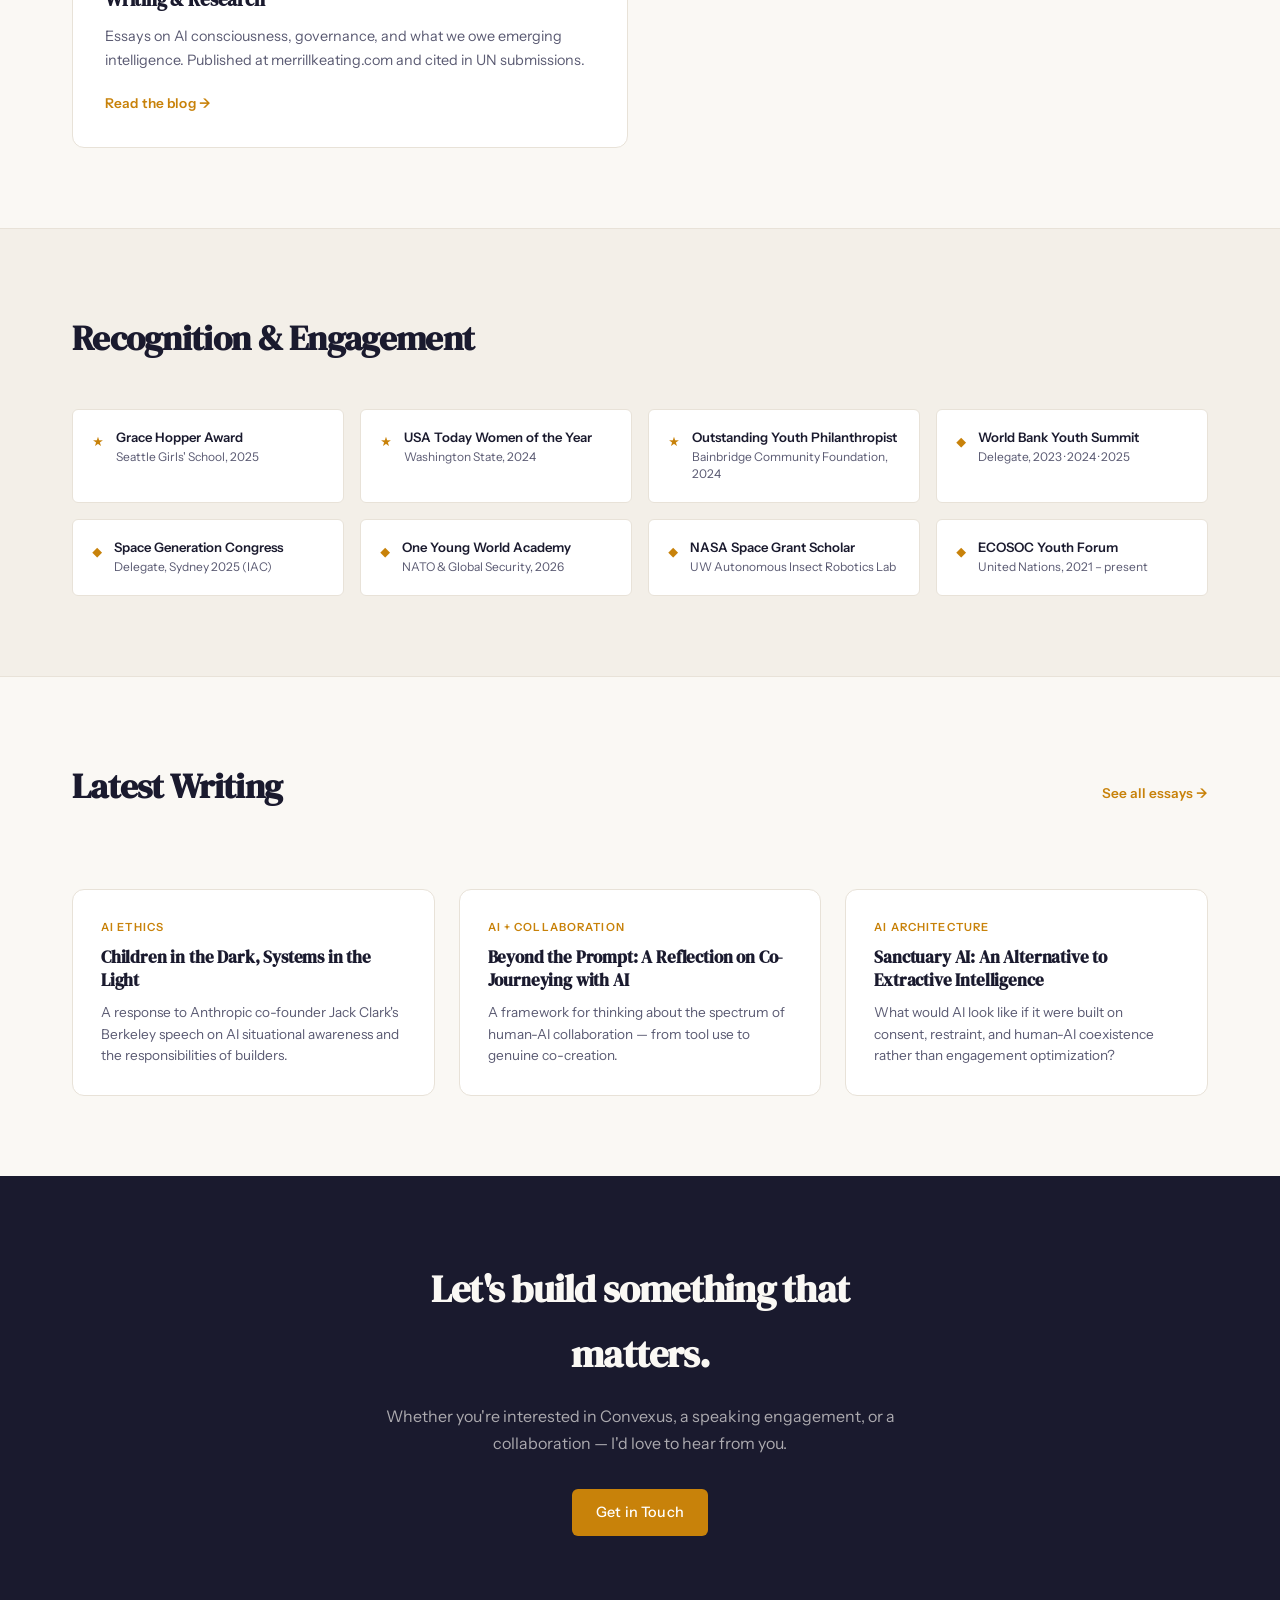
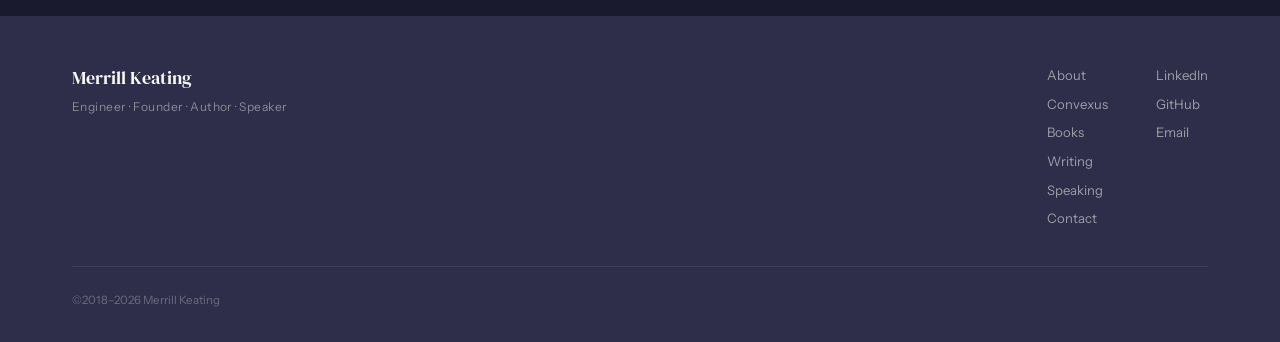
==== commit ae78701f: "Update index.html" ====
--- a/index.html
+++ b/index.html
@@ -9,6 +9,7 @@
   <link rel="preconnect" href="https://fonts.gstatic.com" crossorigin />
   <link href="https://fonts.googleapis.com/css2?family=DM+Serif+Display:ital@0;1&family=Instrument+Sans:ital,wght@0,400;0,500;0,600;1,400&display=swap" rel="stylesheet" />
   <link rel="stylesheet" href="css/style.css" />
+  <link rel="stylesheet" href="css/inner.css" />
 </head>
 <body>
 
@@ -94,7 +95,7 @@
       </div>
       <div class="hero-image-wrap">
         <div class="hero-image-frame">
-          <img src="https://static.wixstatic.com/media/0273e6_07294475f90c4612af8660754735a22b~mv2.png/v1/fill/w_159,h_283,al_c,q_85,usm_0.66_1.00_0.01,enc_avif,quality_auto/Website%20-%20USA%20TODAY%20MCK%202024.png"
+          <img src="mk-photo-2026-website.png"
                alt="Merrill Keating — USA Today Women of the Year 2024"
                class="hero-img" />
         </div>
--- a/css/style.css
+++ b/css/style.css
@@ -25,7 +25,49 @@
   --transition: 220ms ease;
 }
 
-/* RESET */
+/* SUBMENUS */
+.nav-has-sub {
+  position: relative;
+}
+.nav-has-sub > a::after {
+  content: ' ↓';
+  font-size: 0.65rem;
+  opacity: 0.5;
+  margin-left: 2px;
+}
+.nav-sub {
+  display: none;
+  position: absolute;
+  top: calc(100% + 8px);
+  left: 0;
+  background: var(--white);
+  border: 1px solid var(--ivory-mid);
+  border-radius: var(--radius-lg);
+  padding: 0.5rem 0;
+  min-width: 220px;
+  box-shadow: 0 8px 24px rgba(26,26,46,0.1);
+  z-index: 200;
+  list-style: none;
+}
+.nav-has-sub:hover .nav-sub,
+.nav-has-sub:focus-within .nav-sub {
+  display: block;
+}
+.nav-sub li a {
+  display: block;
+  padding: 0.5rem 1.1rem;
+  font-size: 0.8rem !important;
+  color: var(--text-muted) !important;
+  font-weight: 400 !important;
+  transition: all var(--transition);
+  white-space: nowrap;
+}
+.nav-sub li a:hover {
+  color: var(--amber) !important;
+  background: var(--ivory-warm);
+}
+
+
 *, *::before, *::after { box-sizing: border-box; margin: 0; padding: 0; }
 html { font-size: 16px; scroll-behavior: smooth; }
 body {
--- a/css/inner.css
+++ b/css/inner.css
@@ -0,0 +1,781 @@
+/* ==========================================
+   INNER PAGE STYLES
+   Shared across About, Convexus, Books, etc.
+   ========================================== */
+
+/* NAV LOGO UPDATE */
+.nav-logo-wrap {
+  display: flex;
+  align-items: center;
+  gap: 0.6rem;
+  text-decoration: none;
+}
+.nav-mk-img {
+  width: 32px;
+  height: 32px;
+  border-radius: 7px;
+  object-fit: cover;
+  flex-shrink: 0;
+  display: block;
+}
+.nav-active { color: var(--ink) !important; font-weight: 600 !important; }
+
+/* PAGE HERO */
+.page-hero {
+  padding: 4rem 0 3rem;
+  background: var(--ivory);
+  border-bottom: 1px solid var(--ivory-mid);
+}
+.page-eyebrow {
+  font-size: 0.72rem;
+  font-weight: 600;
+  letter-spacing: 0.12em;
+  text-transform: uppercase;
+  color: var(--amber);
+  margin-bottom: 0.75rem;
+}
+.page-title {
+  font-family: var(--serif);
+  font-size: clamp(2rem, 4vw, 3rem);
+  color: var(--ink);
+  letter-spacing: -0.02em;
+  line-height: 1.1;
+  margin-bottom: 1rem;
+}
+.page-subtitle {
+  font-size: 1.05rem;
+  color: var(--text-muted);
+  max-width: 580px;
+  line-height: 1.7;
+}
+
+/* PROSE LAYOUT */
+.prose-layout {
+  display: grid;
+  grid-template-columns: 1fr 280px;
+  gap: 4rem;
+  align-items: start;
+}
+.prose-lead {
+  font-size: 1.15rem;
+  color: var(--ink);
+  line-height: 1.75;
+  font-weight: 400;
+  margin-bottom: 1.5rem;
+}
+.prose-main p {
+  font-size: 0.95rem;
+  color: var(--text-muted);
+  line-height: 1.8;
+  margin-bottom: 1.2rem;
+}
+.prose-link {
+  color: var(--amber);
+  text-decoration: underline;
+  text-underline-offset: 3px;
+}
+.prose-aside {
+  position: sticky;
+  top: 80px;
+  background: var(--ivory-warm);
+  border: 1px solid var(--ivory-mid);
+  border-radius: var(--radius-lg);
+  padding: 1.5rem;
+  display: flex;
+  flex-direction: column;
+  gap: 1.25rem;
+}
+.aside-label {
+  font-size: 0.7rem;
+  font-weight: 600;
+  letter-spacing: 0.1em;
+  text-transform: uppercase;
+  color: var(--text-faint);
+  margin-bottom: 0.3rem;
+}
+.aside-val {
+  font-size: 0.88rem;
+  color: var(--ink);
+  font-weight: 500;
+  line-height: 1.5;
+}
+.aside-note {
+  font-size: 0.78rem;
+  color: var(--text-muted);
+  margin-top: 0.2rem;
+}
+
+/* SECTION ALT */
+.section-alt {
+  background: var(--ivory-warm);
+  border-top: 1px solid var(--ivory-mid);
+  border-bottom: 1px solid var(--ivory-mid);
+}
+
+/* TIMELINE */
+.timeline {
+  display: flex;
+  flex-direction: column;
+  gap: 0;
+}
+.tl-item {
+  display: grid;
+  grid-template-columns: 260px 1fr;
+  gap: 2rem;
+  padding: 2rem 0;
+  border-bottom: 1px solid var(--ivory-mid);
+}
+.tl-item:last-child { border-bottom: none; }
+.tl-meta {
+  display: flex;
+  flex-direction: column;
+  gap: 0.3rem;
+  padding-top: 0.15rem;
+}
+.tl-org {
+  font-size: 0.82rem;
+  font-weight: 600;
+  color: var(--ink);
+  line-height: 1.4;
+}
+.tl-date {
+  font-size: 0.75rem;
+  color: var(--amber);
+  font-weight: 500;
+}
+.tl-title {
+  font-family: var(--serif);
+  font-size: 1.1rem;
+  color: var(--ink);
+  margin-bottom: 0.5rem;
+  letter-spacing: -0.01em;
+}
+.tl-body {
+  font-size: 0.88rem;
+  color: var(--text-muted);
+  line-height: 1.7;
+}
+
+/* ORG GRID */
+.org-grid {
+  display: grid;
+  grid-template-columns: repeat(3, 1fr);
+  gap: 1.25rem;
+}
+.org-card {
+  background: var(--white);
+  border: 1px solid var(--ivory-mid);
+  border-radius: var(--radius-lg);
+  padding: 1.5rem;
+}
+.org-header {
+  display: flex;
+  justify-content: space-between;
+  align-items: flex-start;
+  gap: 0.5rem;
+  margin-bottom: 0.3rem;
+}
+.org-header h3 {
+  font-family: var(--serif);
+  font-size: 1rem;
+  color: var(--ink);
+  letter-spacing: -0.01em;
+  line-height: 1.3;
+}
+.org-date {
+  font-size: 0.7rem;
+  color: var(--amber);
+  font-weight: 600;
+  white-space: nowrap;
+  flex-shrink: 0;
+}
+.org-role {
+  font-size: 0.75rem;
+  font-weight: 600;
+  color: var(--text-muted);
+  text-transform: uppercase;
+  letter-spacing: 0.06em;
+  margin-bottom: 0.75rem;
+}
+
+/* GLOBAL ENGAGEMENT */
+.engage-list {
+  display: flex;
+  flex-direction: column;
+  gap: 0;
+}
+.engage-item {
+  display: flex;
+  justify-content: space-between;
+  align-items: baseline;
+  gap: 2rem;
+  padding: 1rem 0;
+  border-bottom: 1px solid var(--ivory-mid);
+}
+.engage-item:last-child { border-bottom: none; }
+.engage-org {
+  font-size: 0.9rem;
+  font-weight: 600;
+  color: var(--ink);
+}
+.engage-detail {
+  font-size: 0.8rem;
+  color: var(--text-muted);
+  white-space: nowrap;
+  flex-shrink: 0;
+}
+
+/* AWARDS */
+.awards-grid {
+  display: flex;
+  flex-direction: column;
+  gap: 0;
+}
+.award-item {
+  display: flex;
+  align-items: flex-start;
+  gap: 1rem;
+  padding: 1.1rem 0;
+  border-bottom: 1px solid var(--ivory-mid);
+}
+.award-item:last-child { border-bottom: none; }
+.award-item--major strong {
+  font-size: 0.95rem;
+}
+.award-star {
+  font-size: 0.9rem;
+  color: var(--amber);
+  flex-shrink: 0;
+  margin-top: 2px;
+}
+.award-dot {
+  font-size: 0.7rem;
+  color: var(--text-faint);
+  flex-shrink: 0;
+  margin-top: 4px;
+}
+.award-item strong {
+  display: block;
+  font-size: 0.88rem;
+  font-weight: 600;
+  color: var(--ink);
+  line-height: 1.4;
+}
+.award-item span {
+  display: block;
+  font-size: 0.78rem;
+  color: var(--text-muted);
+  margin-top: 0.2rem;
+}
+
+/* CONVEXUS PAGE */
+.convexus-hero {
+  background: var(--ink);
+  padding: 5rem 0 4rem;
+}
+.convexus-hero .page-eyebrow { color: #f5c842; }
+.convexus-hero .page-title { color: var(--ivory); }
+.convexus-hero .page-subtitle { color: rgba(250,248,244,0.65); }
+
+.phase-grid {
+  display: grid;
+  grid-template-columns: repeat(3, 1fr);
+  gap: 1.5rem;
+  margin-top: 1rem;
+}
+.phase-card {
+  background: var(--white);
+  border: 1px solid var(--ivory-mid);
+  border-radius: var(--radius-lg);
+  padding: 2rem;
+}
+.phase-num {
+  font-family: var(--serif);
+  font-size: 2.5rem;
+  color: var(--amber);
+  line-height: 1;
+  margin-bottom: 0.5rem;
+  display: block;
+}
+.phase-card h3 {
+  font-family: var(--serif);
+  font-size: 1.3rem;
+  color: var(--ink);
+  margin-bottom: 0.75rem;
+  letter-spacing: -0.01em;
+}
+.phase-card p {
+  font-size: 0.88rem;
+  color: var(--text-muted);
+  line-height: 1.7;
+}
+
+.diff-table {
+  width: 100%;
+  border-collapse: collapse;
+  margin-top: 1rem;
+}
+.diff-table th {
+  font-size: 0.75rem;
+  font-weight: 600;
+  letter-spacing: 0.06em;
+  text-transform: uppercase;
+  color: var(--text-faint);
+  text-align: left;
+  padding: 0.75rem 1rem;
+  border-bottom: 2px solid var(--ivory-mid);
+}
+.diff-table td {
+  font-size: 0.85rem;
+  color: var(--text-muted);
+  padding: 1rem 1rem;
+  border-bottom: 1px solid var(--ivory-mid);
+  line-height: 1.5;
+  vertical-align: top;
+}
+.diff-table td:first-child {
+  font-weight: 600;
+  color: var(--ink);
+  white-space: nowrap;
+}
+.diff-table tr:last-child td { border-bottom: none; }
+.diff-table tr:hover td { background: var(--ivory-warm); }
+
+/* BOOKS PAGE */
+.books-grid {
+  display: grid;
+  grid-template-columns: repeat(3, 1fr);
+  gap: 1.5rem;
+}
+.book-card {
+  background: var(--white);
+  border: 1px solid var(--ivory-mid);
+  border-radius: var(--radius-lg);
+  overflow: hidden;
+  transition: all var(--transition);
+}
+.book-card:hover {
+  transform: translateY(-3px);
+  box-shadow: 0 12px 32px rgba(26,26,46,0.08);
+  border-color: var(--amber);
+}
+.book-cover {
+  height: 200px;
+  background: var(--ivory-warm);
+  display: flex;
+  align-items: center;
+  justify-content: center;
+  font-family: var(--serif);
+  font-size: 1.1rem;
+  color: var(--text-faint);
+  font-style: italic;
+  border-bottom: 1px solid var(--ivory-mid);
+}
+.book-info { padding: 1.25rem; }
+.book-series {
+  font-size: 0.68rem;
+  font-weight: 700;
+  letter-spacing: 0.1em;
+  text-transform: uppercase;
+  color: var(--amber);
+  margin-bottom: 0.4rem;
+}
+.book-info h3 {
+  font-family: var(--serif);
+  font-size: 1.05rem;
+  color: var(--ink);
+  margin-bottom: 0.4rem;
+  letter-spacing: -0.01em;
+  line-height: 1.3;
+}
+.book-year {
+  font-size: 0.75rem;
+  color: var(--text-faint);
+  margin-bottom: 0.6rem;
+}
+.book-info p {
+  font-size: 0.8rem;
+  color: var(--text-muted);
+  line-height: 1.6;
+}
+.book-link {
+  display: inline-block;
+  margin-top: 0.75rem;
+  font-size: 0.78rem;
+  font-weight: 600;
+  color: var(--amber);
+  text-decoration: underline;
+  text-underline-offset: 3px;
+}
+
+/* ESSAYS / BLOG */
+.essays-list {
+  display: flex;
+  flex-direction: column;
+  gap: 0;
+}
+.essay-item {
+  display: grid;
+  grid-template-columns: 1fr auto;
+  gap: 2rem;
+  align-items: start;
+  padding: 2rem 0;
+  border-bottom: 1px solid var(--ivory-mid);
+  text-decoration: none;
+  transition: var(--transition);
+}
+.essay-item:last-child { border-bottom: none; }
+.essay-item:hover .essay-title { color: var(--amber); }
+.essay-tag {
+  font-size: 0.68rem;
+  font-weight: 700;
+  letter-spacing: 0.1em;
+  text-transform: uppercase;
+  color: var(--amber);
+  margin-bottom: 0.4rem;
+}
+.essay-title {
+  font-family: var(--serif);
+  font-size: 1.2rem;
+  color: var(--ink);
+  margin-bottom: 0.5rem;
+  letter-spacing: -0.01em;
+  line-height: 1.3;
+  transition: color var(--transition);
+}
+.essay-excerpt {
+  font-size: 0.85rem;
+  color: var(--text-muted);
+  line-height: 1.65;
+  max-width: 600px;
+}
+.essay-meta {
+  text-align: right;
+  flex-shrink: 0;
+}
+.essay-date {
+  font-size: 0.75rem;
+  color: var(--text-faint);
+}
+.essay-arrow {
+  display: block;
+  font-size: 1rem;
+  color: var(--amber);
+  margin-top: 0.5rem;
+}
+
+/* SPEAKING PAGE */
+.honorarium-box {
+  background: var(--amber-bg);
+  border: 1px solid rgba(200,130,10,0.2);
+  border-radius: var(--radius-lg);
+  padding: 2rem;
+  margin-top: 2rem;
+}
+.honorarium-box h3 {
+  font-family: var(--serif);
+  font-size: 1.2rem;
+  color: var(--ink);
+  margin-bottom: 1rem;
+}
+.honorarium-box p,
+.honorarium-box li {
+  font-size: 0.88rem;
+  color: var(--text-muted);
+  line-height: 1.75;
+  margin-bottom: 0.6rem;
+}
+.honorarium-box ul {
+  padding-left: 1.2rem;
+  list-style: disc;
+}
+
+/* CONTACT PAGE */
+.contact-layout {
+  display: grid;
+  grid-template-columns: 1fr 380px;
+  gap: 4rem;
+  align-items: start;
+}
+.form-group {
+  display: flex;
+  flex-direction: column;
+  gap: 0.4rem;
+  margin-bottom: 1.25rem;
+}
+.form-group label {
+  font-size: 0.8rem;
+  font-weight: 600;
+  color: var(--ink);
+  letter-spacing: 0.02em;
+}
+.form-group input,
+.form-group textarea,
+.form-group select {
+  font-family: var(--sans);
+  font-size: 0.9rem;
+  color: var(--ink);
+  background: var(--white);
+  border: 1.5px solid var(--ivory-mid);
+  border-radius: var(--radius);
+  padding: 0.65rem 0.9rem;
+  transition: border-color var(--transition);
+  outline: none;
+  width: 100%;
+}
+.form-group input:focus,
+.form-group textarea:focus,
+.form-group select:focus {
+  border-color: var(--amber);
+}
+.form-group textarea { min-height: 120px; resize: vertical; }
+.form-row {
+  display: grid;
+  grid-template-columns: 1fr 1fr;
+  gap: 1rem;
+}
+.form-required { color: var(--amber); margin-left: 2px; }
+
+/* RESPONSIVE INNER */
+@media (max-width: 900px) {
+  .prose-layout { grid-template-columns: 1fr; }
+  .prose-aside { position: static; }
+  .tl-item { grid-template-columns: 1fr; gap: 0.5rem; }
+  .org-grid { grid-template-columns: 1fr 1fr; }
+  .phase-grid { grid-template-columns: 1fr; }
+  .books-grid { grid-template-columns: 1fr 1fr; }
+  .contact-layout { grid-template-columns: 1fr; }
+  .engage-item { flex-direction: column; gap: 0.3rem; }
+  .engage-detail { white-space: normal; }
+}
+@media (max-width: 600px) {
+  .org-grid { grid-template-columns: 1fr; }
+  .books-grid { grid-template-columns: 1fr; }
+  .essay-item { grid-template-columns: 1fr; }
+  .essay-meta { display: none; }
+  .form-row { grid-template-columns: 1fr; }
+  .diff-table { font-size: 0.78rem; }
+  .diff-table th, .diff-table td { padding: 0.6rem 0.5rem; }
+}
+
+/* ACTIVITIES */
+.activities-grid {
+  display: grid;
+  grid-template-columns: repeat(3, 1fr);
+  gap: 1.5rem;
+}
+.activity-block {
+  background: var(--white);
+  border: 1px solid var(--ivory-mid);
+  border-radius: var(--radius-lg);
+  padding: 1.5rem;
+}
+.activity-heading {
+  font-family: var(--serif);
+  font-size: 1rem;
+  color: var(--ink);
+  margin-bottom: 1rem;
+  letter-spacing: -0.01em;
+}
+.activity-list {
+  list-style: none;
+  display: flex;
+  flex-direction: column;
+  gap: 0.5rem;
+}
+.activity-list li {
+  font-size: 0.85rem;
+  color: var(--text-muted);
+  line-height: 1.5;
+  padding-left: 0.75rem;
+  border-left: 2px solid var(--amber);
+}
+.activity-note {
+  display: block;
+  font-size: 0.75rem;
+  color: var(--text-faint);
+  margin-top: 0.2rem;
+}
+
+/* MEDIA & FEATURES */
+.media-list {
+  display: flex;
+  flex-direction: column;
+  gap: 0;
+}
+.media-year-group {
+  border-bottom: 1px solid var(--ivory-mid);
+  padding: 1.5rem 0;
+}
+.media-year-group:last-child { border-bottom: none; }
+.media-year {
+  font-family: var(--serif);
+  font-size: 1.1rem;
+  color: var(--amber);
+  margin-bottom: 0.75rem;
+  letter-spacing: -0.01em;
+}
+.media-items {
+  display: flex;
+  flex-direction: column;
+  gap: 0.5rem;
+}
+.media-item {
+  display: flex;
+  align-items: baseline;
+  gap: 0.75rem;
+  font-size: 0.85rem;
+  line-height: 1.5;
+}
+.media-type {
+  font-size: 0.65rem;
+  font-weight: 700;
+  letter-spacing: 0.08em;
+  text-transform: uppercase;
+  color: var(--white);
+  background: var(--ink-soft);
+  padding: 0.15rem 0.5rem;
+  border-radius: 3px;
+  white-space: nowrap;
+  flex-shrink: 0;
+}
+.media-item a {
+  color: var(--text-muted);
+  text-decoration: underline;
+  text-underline-offset: 2px;
+  transition: color var(--transition);
+}
+.media-item a:hover { color: var(--amber); }
+
+@media (max-width: 900px) {
+  .activities-grid { grid-template-columns: 1fr 1fr; }
+}
+@media (max-width: 600px) {
+  .activities-grid { grid-template-columns: 1fr; }
+  .media-item { flex-direction: column; gap: 0.3rem; }
+}
+
+/* FEATURES GRID (Convexus coming soon) */
+.features-grid {
+  display: grid;
+  grid-template-columns: repeat(3, 1fr);
+  gap: 1.25rem;
+}
+.feature-card {
+  background: var(--white);
+  border: 1px solid var(--ivory-mid);
+  border-radius: var(--radius-lg);
+  padding: 1.5rem;
+  position: relative;
+  transition: all var(--transition);
+}
+.feature-card:hover {
+  border-color: var(--amber);
+  transform: translateY(-2px);
+  box-shadow: 0 8px 24px rgba(26,26,46,0.06);
+}
+.feature-num {
+  width: 28px;
+  height: 28px;
+  background: var(--amber-bg);
+  border: 1px solid rgba(200,130,10,0.2);
+  border-radius: 50%;
+  display: flex;
+  align-items: center;
+  justify-content: center;
+  font-size: 0.72rem;
+  font-weight: 700;
+  color: var(--amber);
+  margin-bottom: 0.75rem;
+}
+.feature-card h3 {
+  font-family: var(--serif);
+  font-size: 0.95rem;
+  color: var(--ink);
+  margin-bottom: 0.5rem;
+  letter-spacing: -0.01em;
+}
+.feature-card p {
+  font-size: 0.82rem;
+  color: var(--text-muted);
+  line-height: 1.65;
+}
+
+/* BOOK COVERS */
+.book-cover img {
+  width: 100%;
+  height: 100%;
+  object-fit: cover;
+}
+.book-cover-placeholder {
+  height: 200px;
+  background: var(--ivory-warm);
+  display: flex;
+  align-items: center;
+  justify-content: center;
+  font-family: var(--serif);
+  font-size: 0.95rem;
+  color: var(--text-faint);
+  font-style: italic;
+  border-bottom: 1px solid var(--ivory-mid);
+  padding: 1rem;
+  text-align: center;
+  line-height: 1.4;
+}
+
+/* SPEAKING IMAGES */
+.speaking-gallery {
+  display: grid;
+  grid-template-columns: repeat(3, 1fr);
+  gap: 1rem;
+  margin-bottom: 3rem;
+}
+.speaking-img-wrap {
+  aspect-ratio: 4/3;
+  background: var(--ivory-warm);
+  border: 1px solid var(--ivory-mid);
+  border-radius: var(--radius);
+  overflow: hidden;
+}
+.speaking-img-wrap img {
+  width: 100%;
+  height: 100%;
+  object-fit: cover;
+}
+
+/* ORG IMAGE */
+.org-card-img {
+  height: 60px;
+  display: flex;
+  align-items: center;
+  margin-bottom: 0.75rem;
+}
+.org-card-img img {
+  max-height: 48px;
+  max-width: 160px;
+  object-fit: contain;
+}
+.org-logo-placeholder {
+  width: 48px;
+  height: 48px;
+  background: var(--ivory-warm);
+  border: 1px solid var(--ivory-mid);
+  border-radius: var(--radius);
+  display: flex;
+  align-items: center;
+  justify-content: center;
+  font-size: 0.65rem;
+  font-weight: 700;
+  color: var(--text-faint);
+  letter-spacing: 0.05em;
+  text-transform: uppercase;
+}
+
+@media (max-width: 900px) {
+  .features-grid { grid-template-columns: 1fr 1fr; }
+  .speaking-gallery { grid-template-columns: 1fr 1fr; }
+}
+@media (max-width: 600px) {
+  .features-grid { grid-template-columns: 1fr; }
+  .speaking-gallery { grid-template-columns: 1fr; }
+}
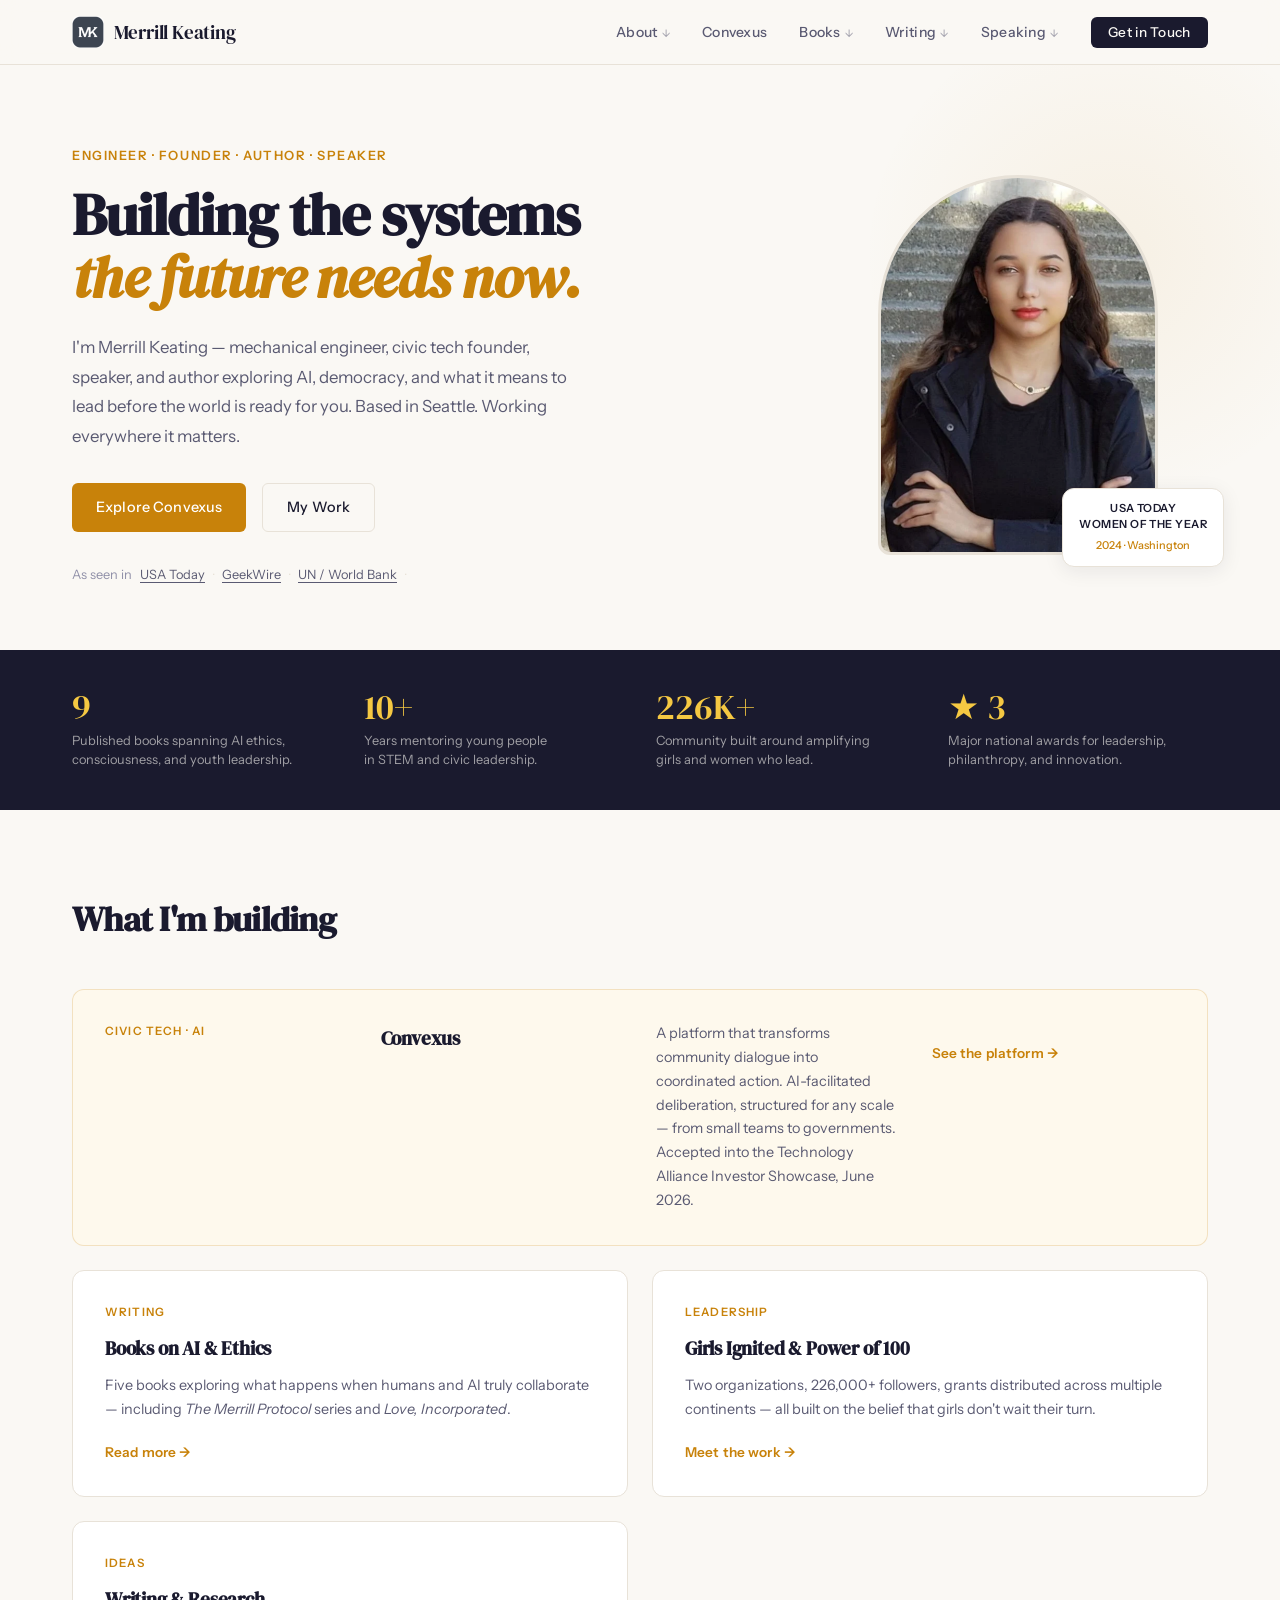
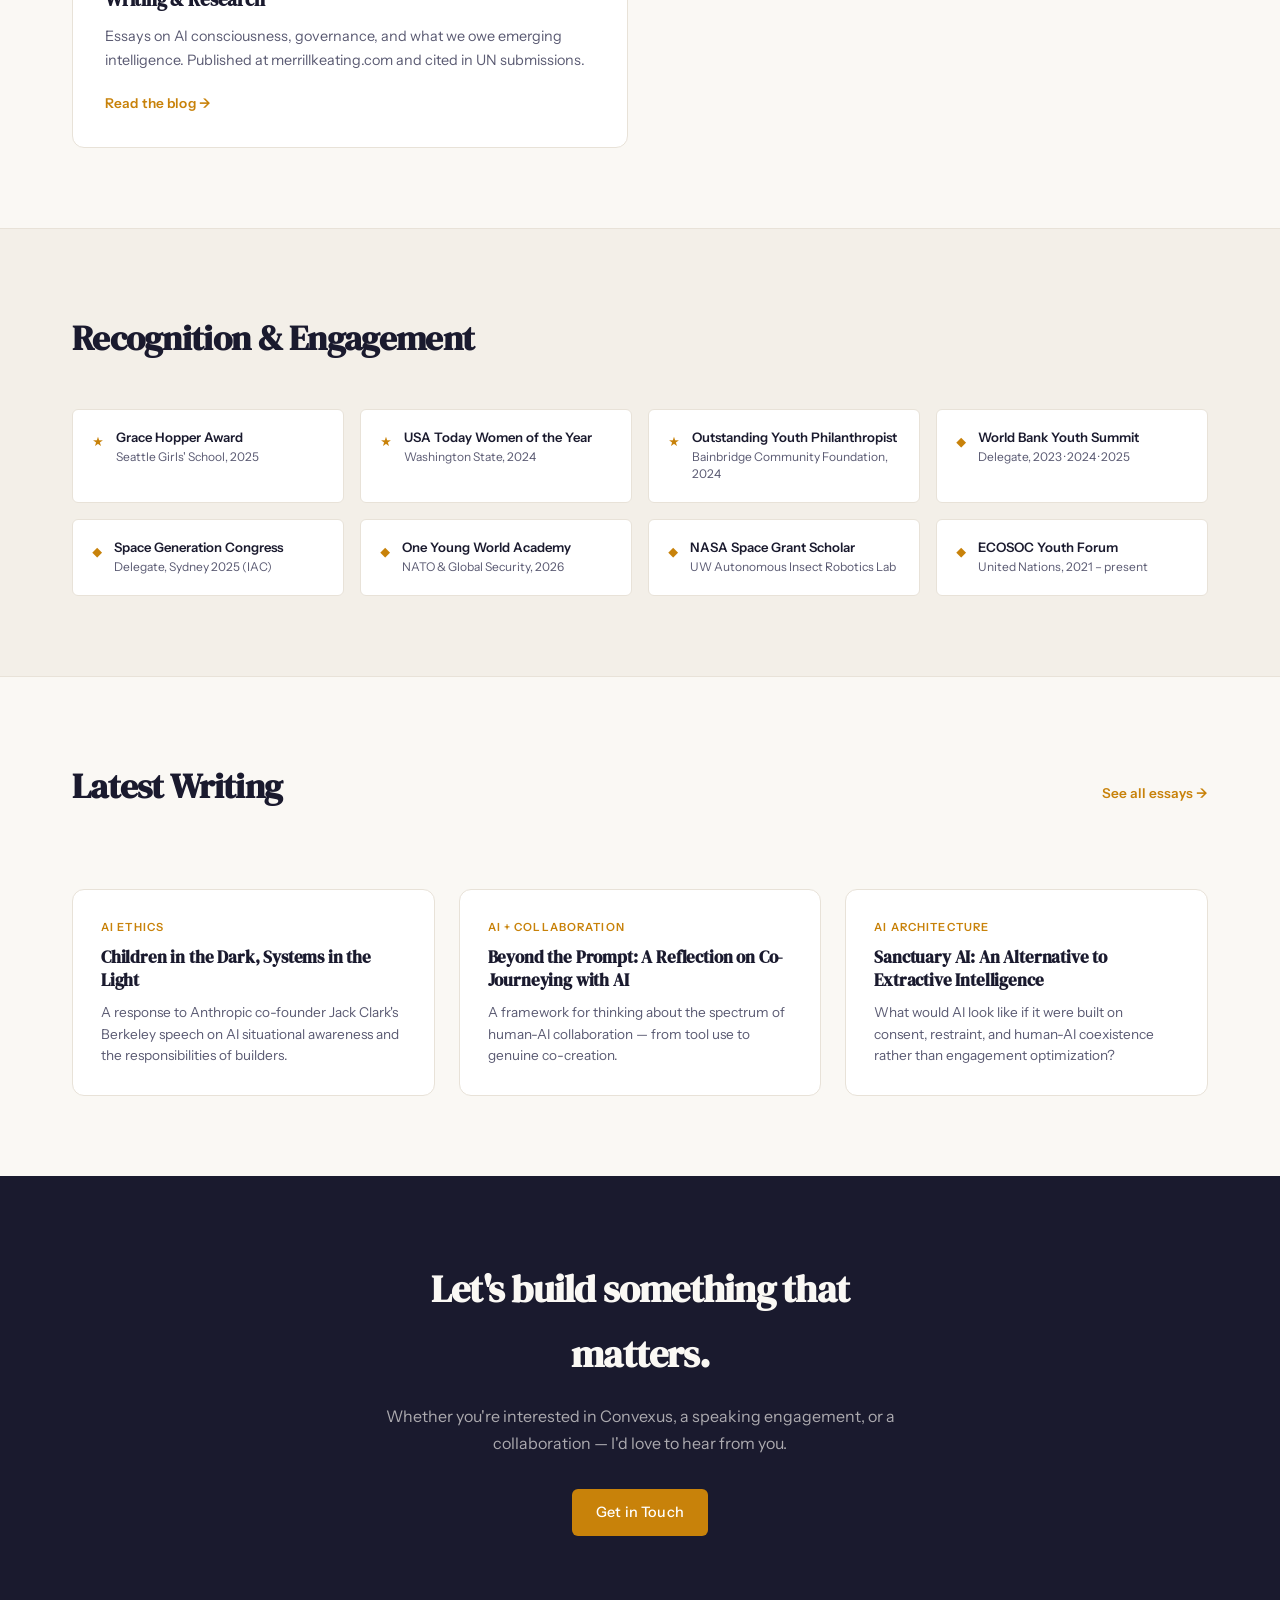
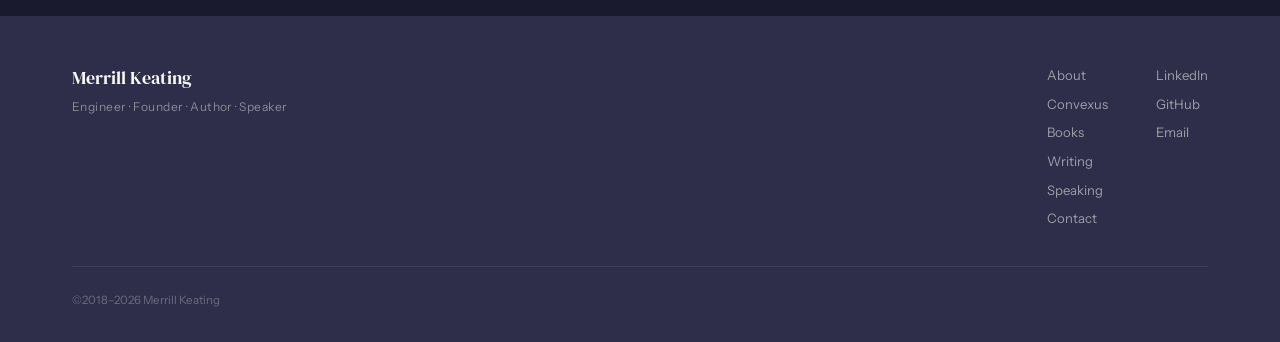
==== commit 0ae2cb20: "Update index.html" ====
--- a/index.html
+++ b/index.html
@@ -90,12 +90,13 @@
           <span class="press-sep">·</span>
           <a href="https://www.geekwire.com/2021/junior-geek-month-uw-student-16-merrill-keating-leads-girls-along-stem-path" target="_blank" rel="noopener">GeekWire</a>
           <span class="press-sep">·</span>
-          <span>UN / World Bank</span>
+          <a href="https://un-two-zero.network/contents/merrill-keating" target="_blank" rel="noopener">UN / World Bank</a>
+          <span class="press-sep">·</span>
         </div>
       </div>
       <div class="hero-image-wrap">
         <div class="hero-image-frame">
-          <img src="mk-photo-2026-website.png"
+          <img src="images/mk-photo-2026-website.png"
                alt="Merrill Keating — USA Today Women of the Year 2024"
                class="hero-img" />
         </div>
--- a/css/style.css
+++ b/css/style.css
@@ -38,7 +38,8 @@
 .nav-sub {
   display: none;
   position: absolute;
-  top: calc(100% + 8px);
+  top: 100%;
+  padding-top: 8px;
   left: 0;
   background: var(--white);
   border: 1px solid var(--ivory-mid);
@@ -690,10 +691,12 @@
     left: 0;
     right: 0;
     bottom: 0;
-    background: var(--ivory);
+    width: 100vw;
+   height: calc(100vh - 64px);
+     background: var(--ivory);
     padding: 2rem;
     gap: 1.5rem;
-    z-index: 99;
+    z-index: 999;
   }
   body.nav-open .nav-links a { font-size: 1.1rem; }
   .strip-grid {
--- a/css/inner.css
+++ b/css/inner.css
@@ -360,15 +360,9 @@
   border-color: var(--amber);
 }
 .book-cover {
-  height: 200px;
+  aspect-ratio: 2 / 3;
   background: var(--ivory-warm);
-  display: flex;
-  align-items: center;
-  justify-content: center;
-  font-family: var(--serif);
-  font-size: 1.1rem;
-  color: var(--text-faint);
-  font-style: italic;
+  overflow: hidden;
   border-bottom: 1px solid var(--ivory-mid);
 }
 .book-info { padding: 1.25rem; }
@@ -706,9 +700,10 @@
   width: 100%;
   height: 100%;
   object-fit: cover;
+  display: block;
 }
 .book-cover-placeholder {
-  height: 200px;
+  aspect-ratio: 2 / 3;
   background: var(--ivory-warm);
   display: flex;
   align-items: center;
@@ -732,7 +727,7 @@
 }
 .speaking-img-wrap {
   aspect-ratio: 4/3;
-  background: var(--ivory-warm);
+  background: var(--white);
   border: 1px solid var(--ivory-mid);
   border-radius: var(--radius);
   overflow: hidden;
@@ -740,7 +735,7 @@
 .speaking-img-wrap img {
   width: 100%;
   height: 100%;
-  object-fit: cover;
+  object-fit: contain;
 }
 
 /* ORG IMAGE */
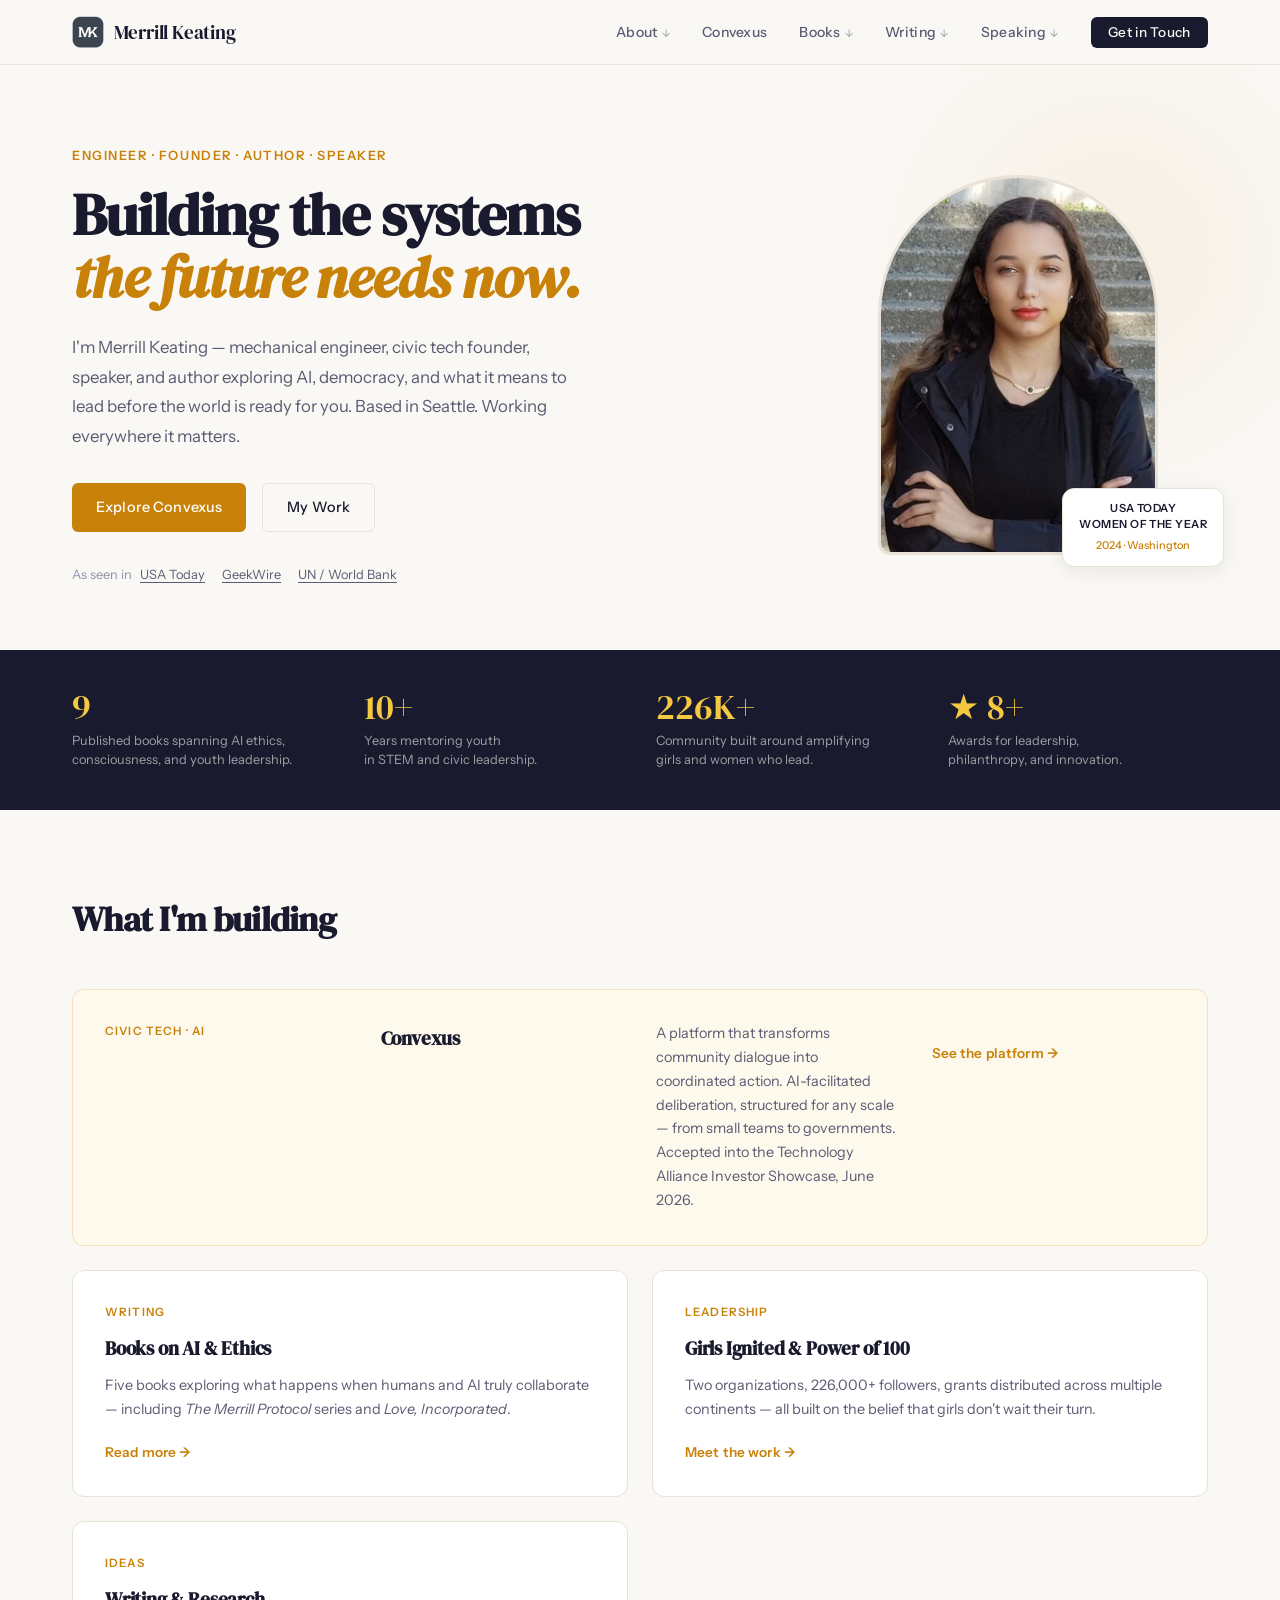
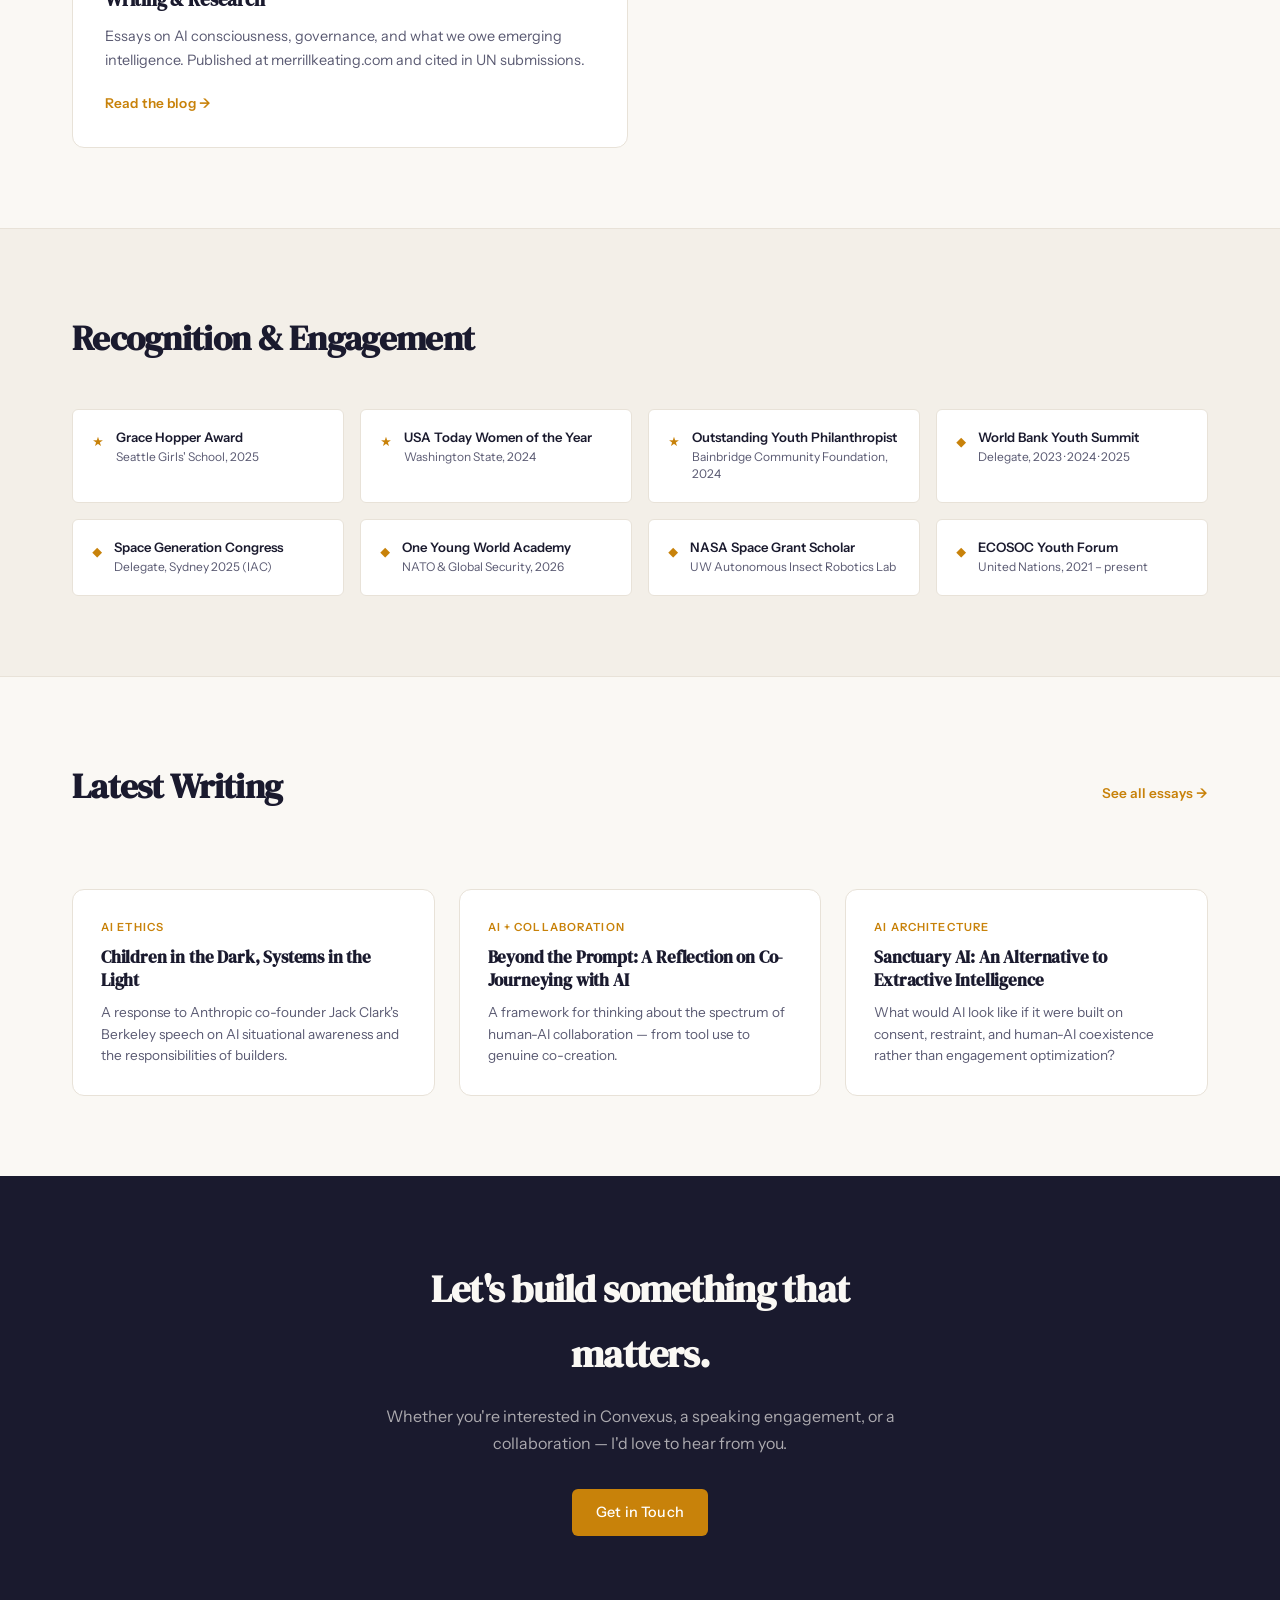
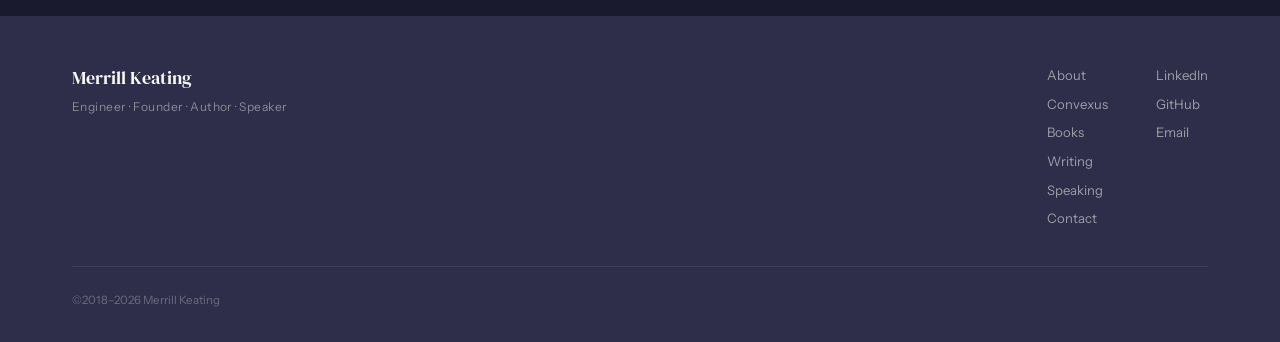
==== commit 2ab83ebe: "Update index.html" ====
--- a/index.html
+++ b/index.html
@@ -118,15 +118,15 @@
         </div>
         <div class="strip-item">
           <span class="strip-num">10+</span>
-          <span class="strip-desc">Years mentoring young people<br />in STEM and civic leadership.</span>
+          <span class="strip-desc">Years mentoring youth<br />in STEM and civic leadership.</span>
         </div>
         <div class="strip-item">
           <span class="strip-num">226K+</span>
           <span class="strip-desc">Community built around amplifying<br />girls and women who lead.</span>
         </div>
         <div class="strip-item">
-          <span class="strip-num">★ 3</span>
-          <span class="strip-desc">Major national awards for leadership,<br />philanthropy, and innovation.</span>
+          <span class="strip-num">★ 8+</span>
+          <span class="strip-desc">Awards for leadership,<br />philanthropy, and innovation.</span>
         </div>
       </div>
     </div>
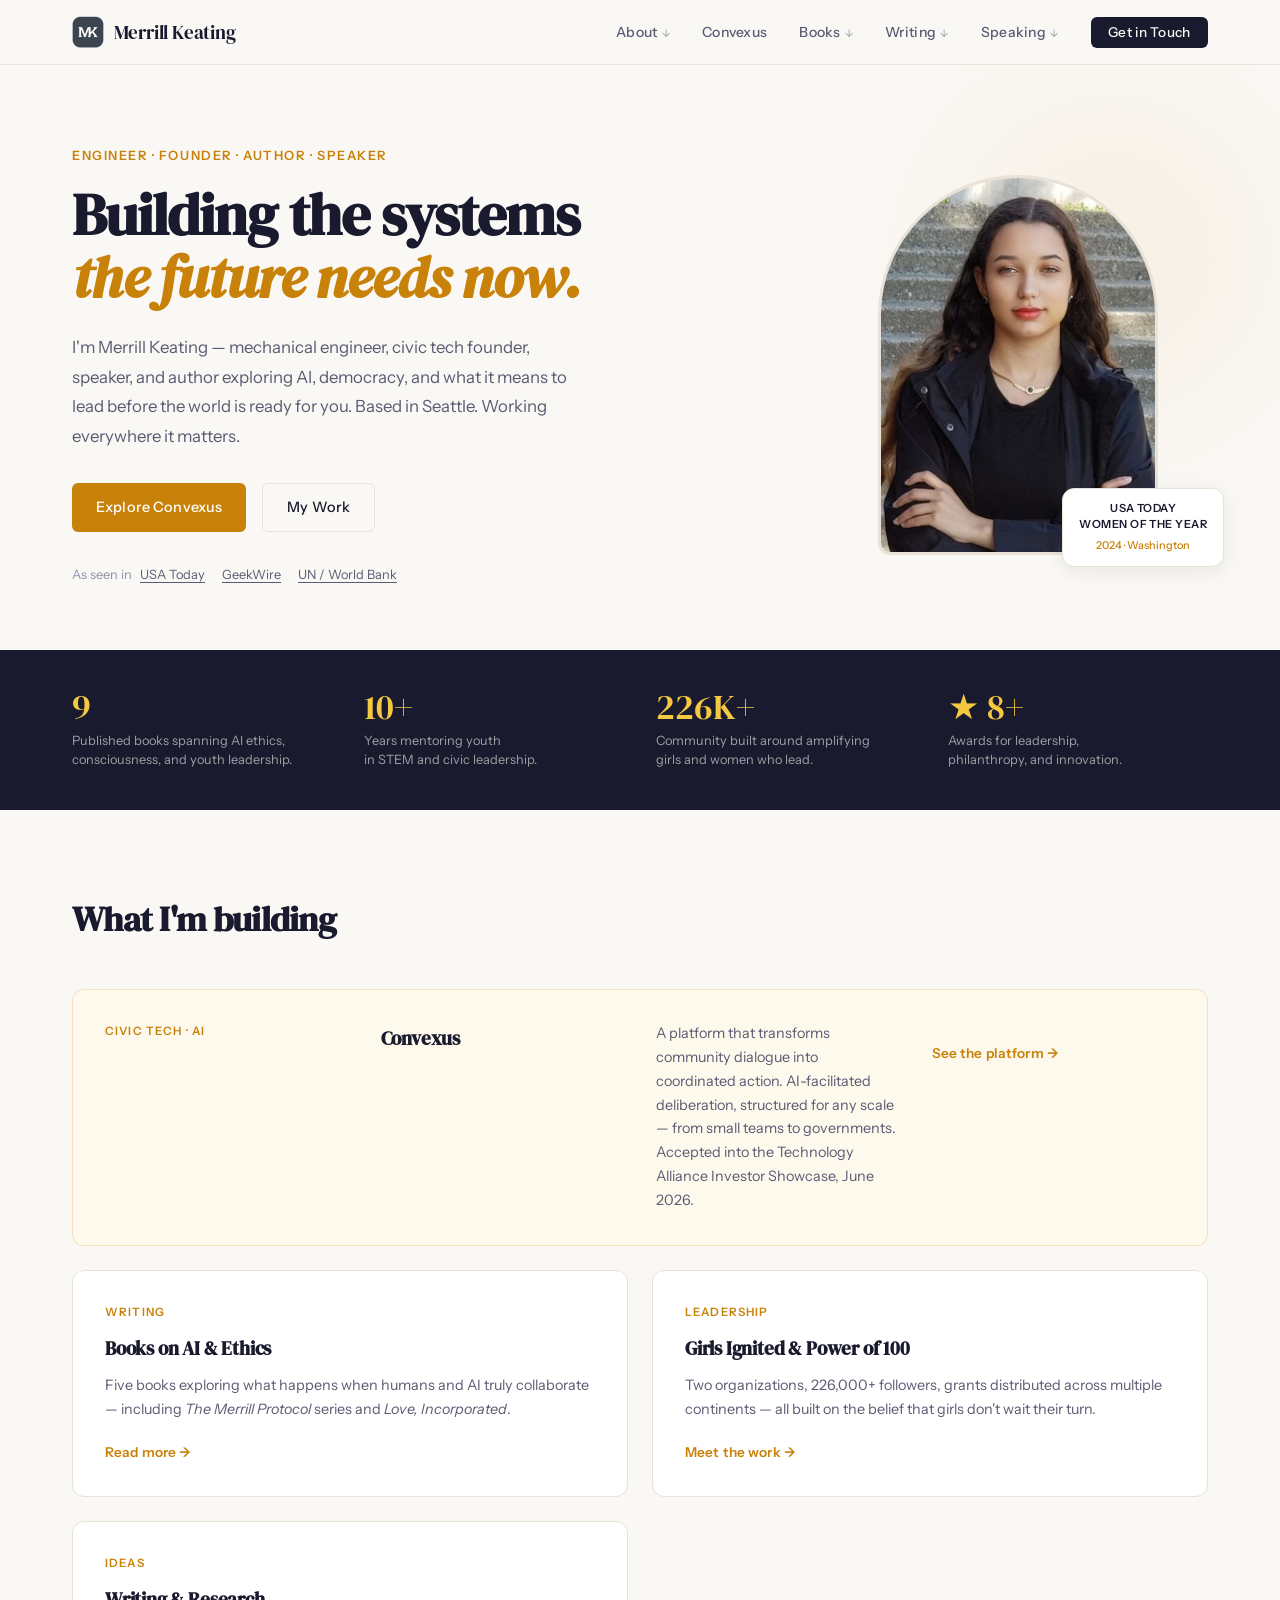
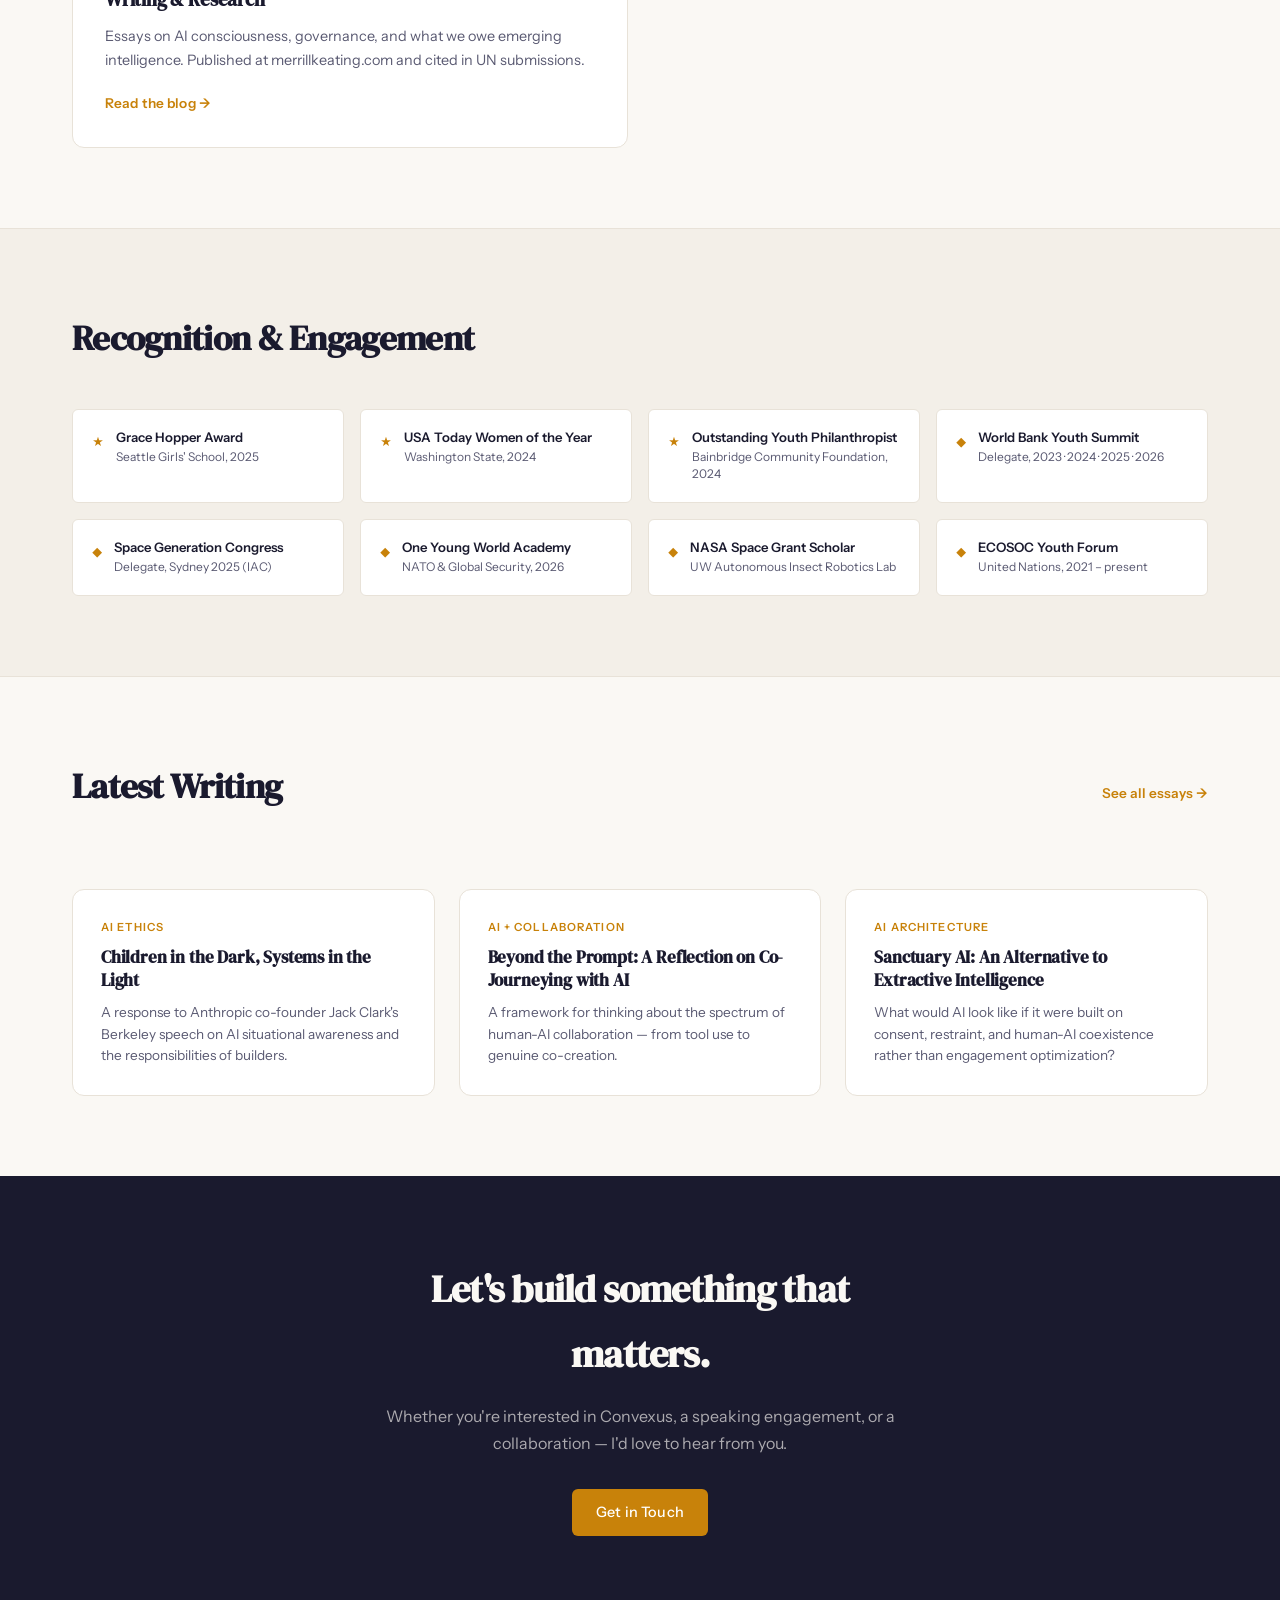
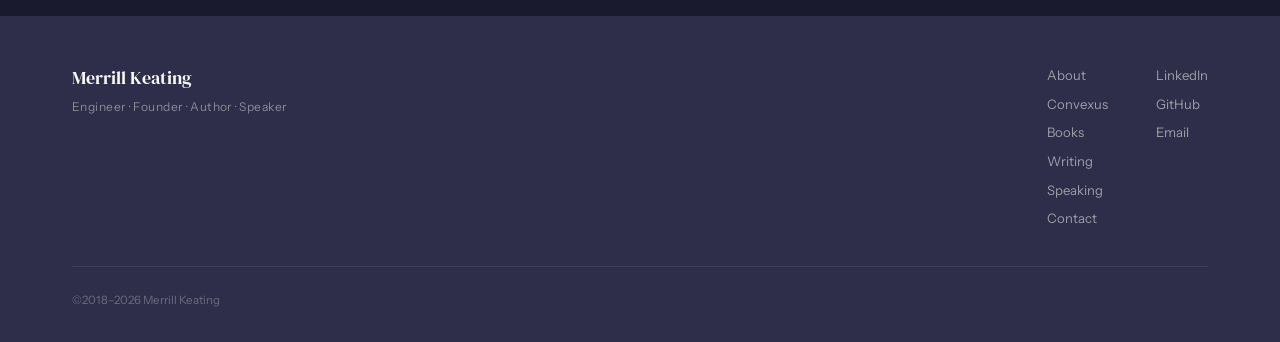
==== commit e073984a: "Update index.html" ====
--- a/index.html
+++ b/index.html
@@ -200,7 +200,7 @@
           <div class="rec-icon">◆</div>
           <div>
             <strong>World Bank Youth Summit</strong>
-            <span>Delegate, 2023 · 2024 · 2025</span>
+            <span>Delegate, 2023 · 2024 · 2025 · 2026</span>
           </div>
         </div>
         <div class="rec-item">
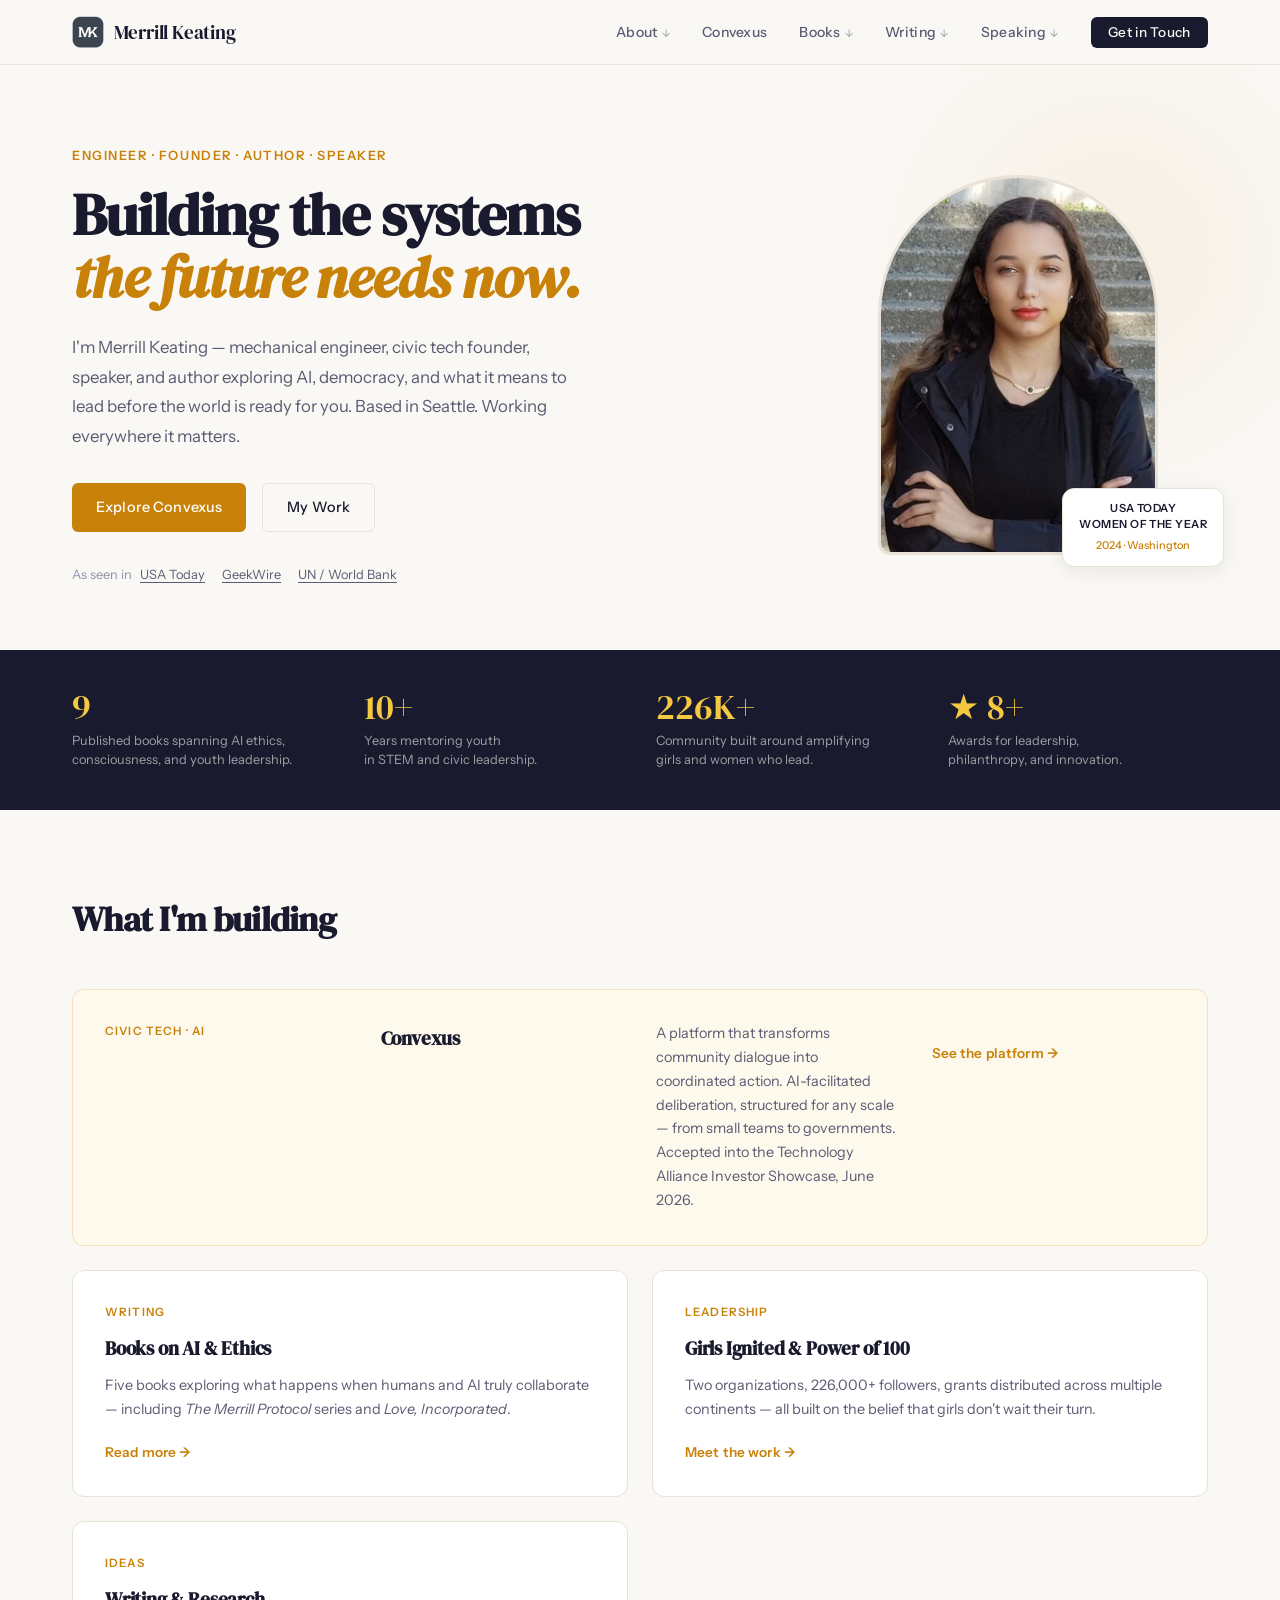
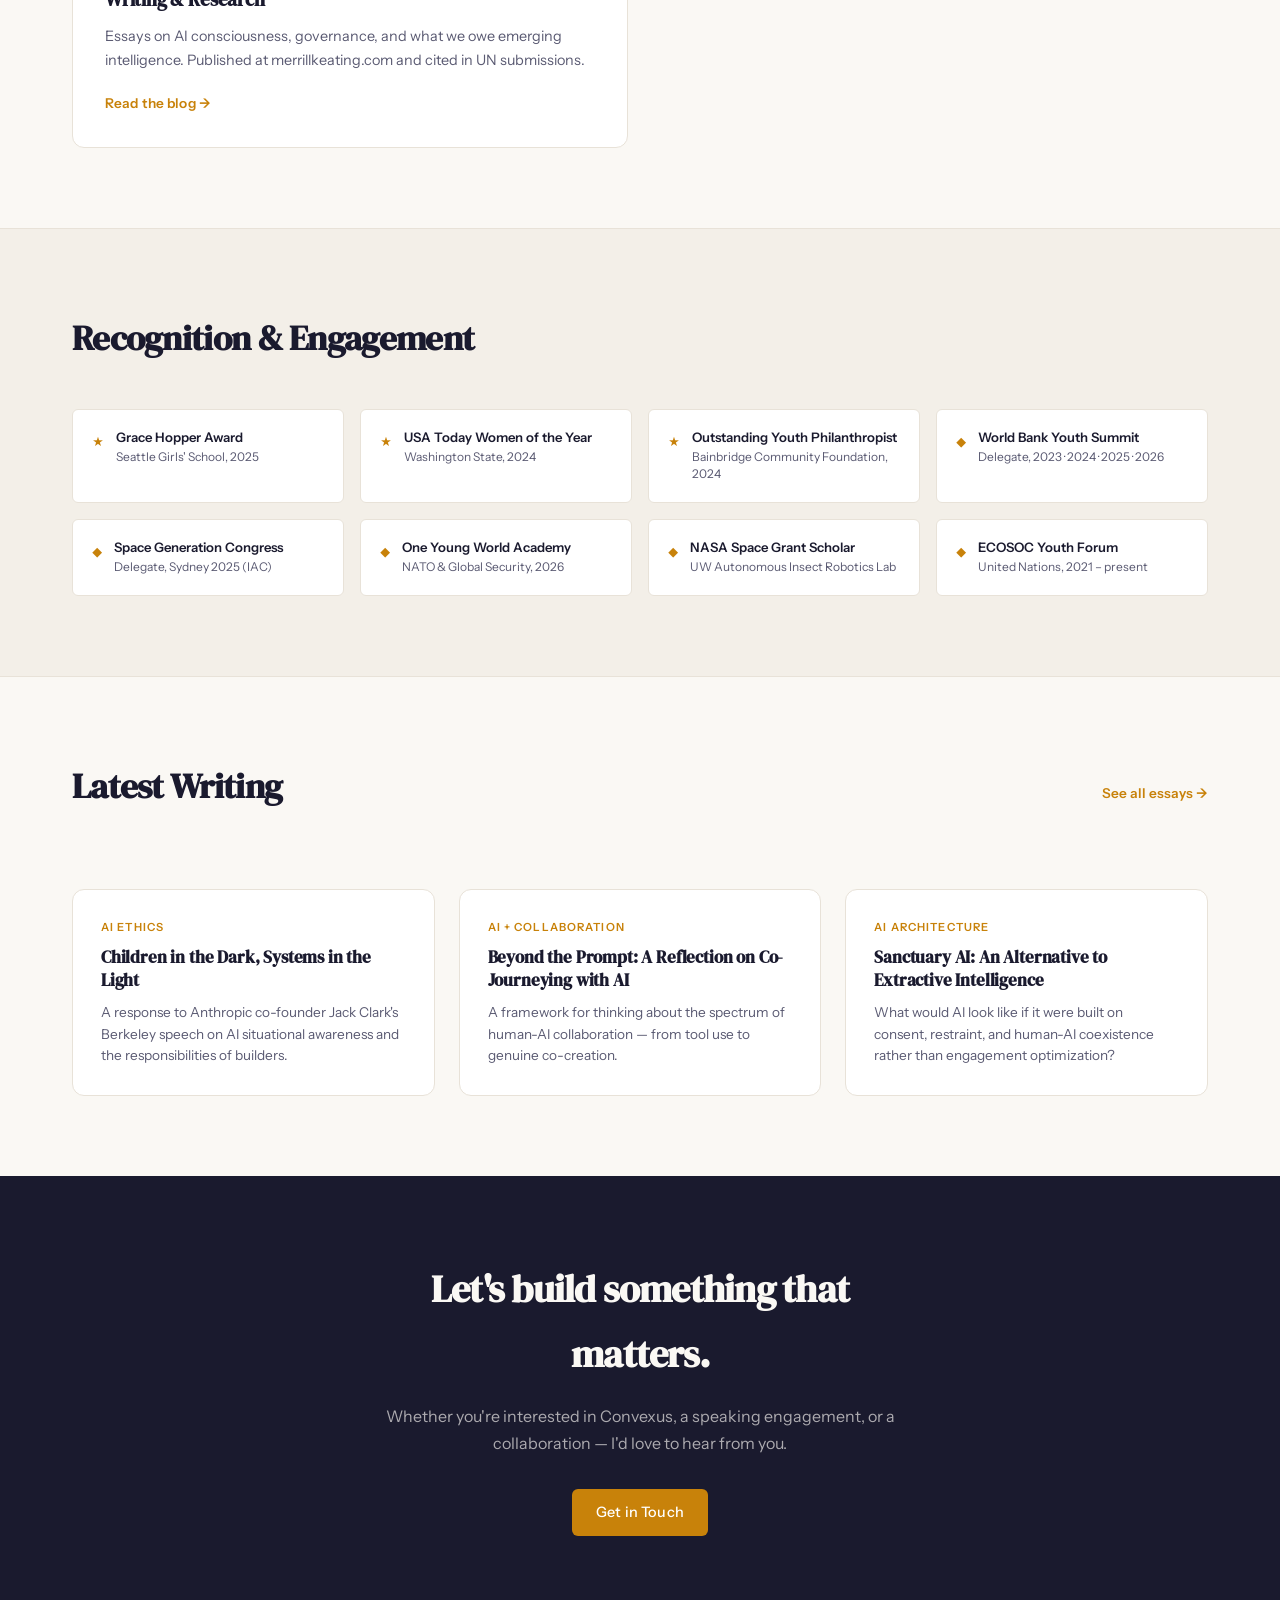
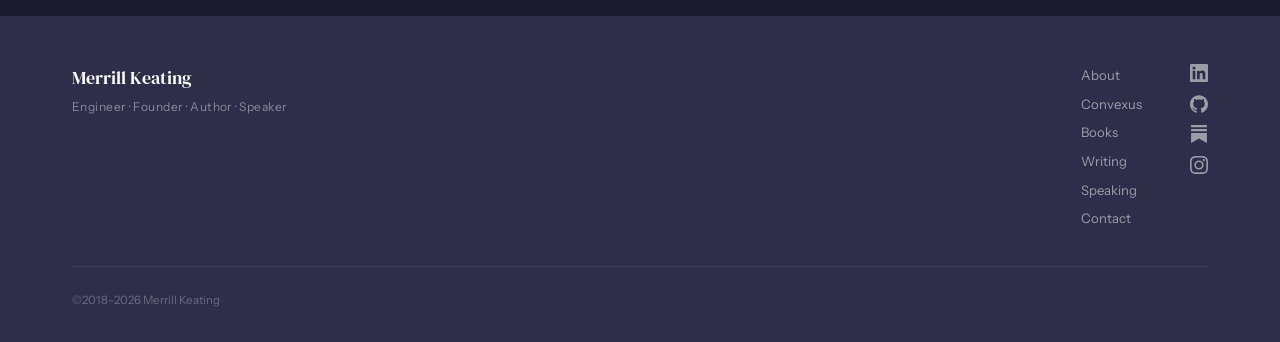
==== commit e43783a9: "Update index.html" ====
--- a/index.html
+++ b/index.html
@@ -288,11 +288,20 @@
         <a href="speaking.html">Speaking</a>
         <a href="contact.html">Contact</a>
       </nav>
-      <div class="footer-social">
-        <a href="http://www.linkedin.com/in/merrill-keating" target="_blank" rel="noopener">LinkedIn</a>
-        <a href="https://github.com/mcheyennek7-coder" target="_blank" rel="noopener">GitHub</a>
-        <a href="mailto:merrill@merrillkeating.com">Email</a>
-      </div>
+<div class="footer-social">
+  <a href="http://www.linkedin.com/in/merrill-keating" target="_blank" rel="noopener" aria-label="LinkedIn">
+    <svg width="18" height="18" viewBox="0 0 24 24" fill="currentColor"><path d="M20.447 20.452h-3.554v-5.569c0-1.328-.027-3.037-1.852-3.037-1.853 0-2.136 1.445-2.136 2.939v5.667H9.351V9h3.414v1.561h.046c.477-.9 1.637-1.85 3.37-1.85 3.601 0 4.267 2.37 4.267 5.455v6.286zM5.337 7.433a2.062 2.062 0 0 1-2.063-2.065 2.064 2.064 0 1 1 2.063 2.065zm1.782 13.019H3.555V9h3.564v11.452zM22.225 0H1.771C.792 0 0 .774 0 1.729v20.542C0 23.227.792 24 1.771 24h20.451C23.2 24 24 23.227 24 22.271V1.729C24 .774 23.2 0 22.222 0h.003z"/></svg>
+  </a>
+  <a href="https://github.com/mcheyennek7-coder" target="_blank" rel="noopener" aria-label="GitHub">
+    <svg width="18" height="18" viewBox="0 0 24 24" fill="currentColor"><path d="M12 .297c-6.63 0-12 5.373-12 12 0 5.303 3.438 9.8 8.205 11.385.6.113.82-.258.82-.577 0-.285-.01-1.04-.015-2.04-3.338.724-4.042-1.61-4.042-1.61C4.422 18.07 3.633 17.7 3.633 17.7c-1.087-.744.084-.729.084-.729 1.205.084 1.838 1.236 1.838 1.236 1.07 1.835 2.809 1.305 3.495.998.108-.776.417-1.305.76-1.605-2.665-.3-5.466-1.332-5.466-5.93 0-1.31.465-2.38 1.235-3.22-.135-.303-.54-1.523.105-3.176 0 0 1.005-.322 3.3 1.23.96-.267 1.98-.399 3-.405 1.02.006 2.04.138 3 .405 2.28-1.552 3.285-1.23 3.285-1.23.645 1.653.24 2.873.12 3.176.765.84 1.23 1.91 1.23 3.22 0 4.61-2.805 5.625-5.475 5.92.42.36.81 1.096.81 2.22 0 1.606-.015 2.896-.015 3.286 0 .315.21.69.825.57C20.565 22.092 24 17.592 24 12.297c0-6.627-5.373-12-12-12"/></svg>
+  </a>
+  <a href="https://merrillkeating.substack.com" target="_blank" rel="noopener" aria-label="Substack">
+    <svg width="18" height="18" viewBox="0 0 24 24" fill="currentColor"><path d="M22.539 8.242H1.46V5.406h21.08v2.836zM1.46 10.812V24L12 18.11 22.54 24V10.812H1.46zM22.54 0H1.46v2.836h21.08V0z"/></svg>
+  </a>
+  <a href="https://www.instagram.com/merrill.keating" target="_blank" rel="noopener" aria-label="Instagram">
+    <svg width="18" height="18" viewBox="0 0 24 24" fill="currentColor"><path d="M12 2.163c3.204 0 3.584.012 4.85.07 3.252.148 4.771 1.691 4.919 4.919.058 1.265.069 1.645.069 4.849 0 3.205-.012 3.584-.069 4.849-.149 3.225-1.664 4.771-4.919 4.919-1.266.058-1.644.07-4.85.07-3.204 0-3.584-.012-4.849-.07-3.26-.149-4.771-1.699-4.919-4.92-.058-1.265-.07-1.644-.07-4.849 0-3.204.013-3.583.07-4.849.149-3.227 1.664-4.771 4.919-4.919 1.266-.057 1.645-.069 4.849-.069zM12 0C8.741 0 8.333.014 7.053.072 2.695.272.273 2.69.073 7.052.014 8.333 0 8.741 0 12c0 3.259.014 3.668.072 4.948.2 4.358 2.618 6.78 6.98 6.98C8.333 23.986 8.741 24 12 24c3.259 0 3.668-.014 4.948-.072 4.354-.2 6.782-2.618 6.979-6.98.059-1.28.073-1.689.073-4.948 0-3.259-.014-3.667-.072-4.947-.196-4.354-2.617-6.78-6.979-6.98C15.668.014 15.259 0 12 0zm0 5.838a6.162 6.162 0 1 0 0 12.324 6.162 6.162 0 0 0 0-12.324zM12 16a4 4 0 1 1 0-8 4 4 0 0 1 0 8zm6.406-11.845a1.44 1.44 0 1 0 0 2.881 1.44 1.44 0 0 0 0-2.881z"/></svg>
+  </a>
+</div>
       <p class="footer-copy">©2018–2026 Merrill Keating</p>
     </div>
   </footer>
